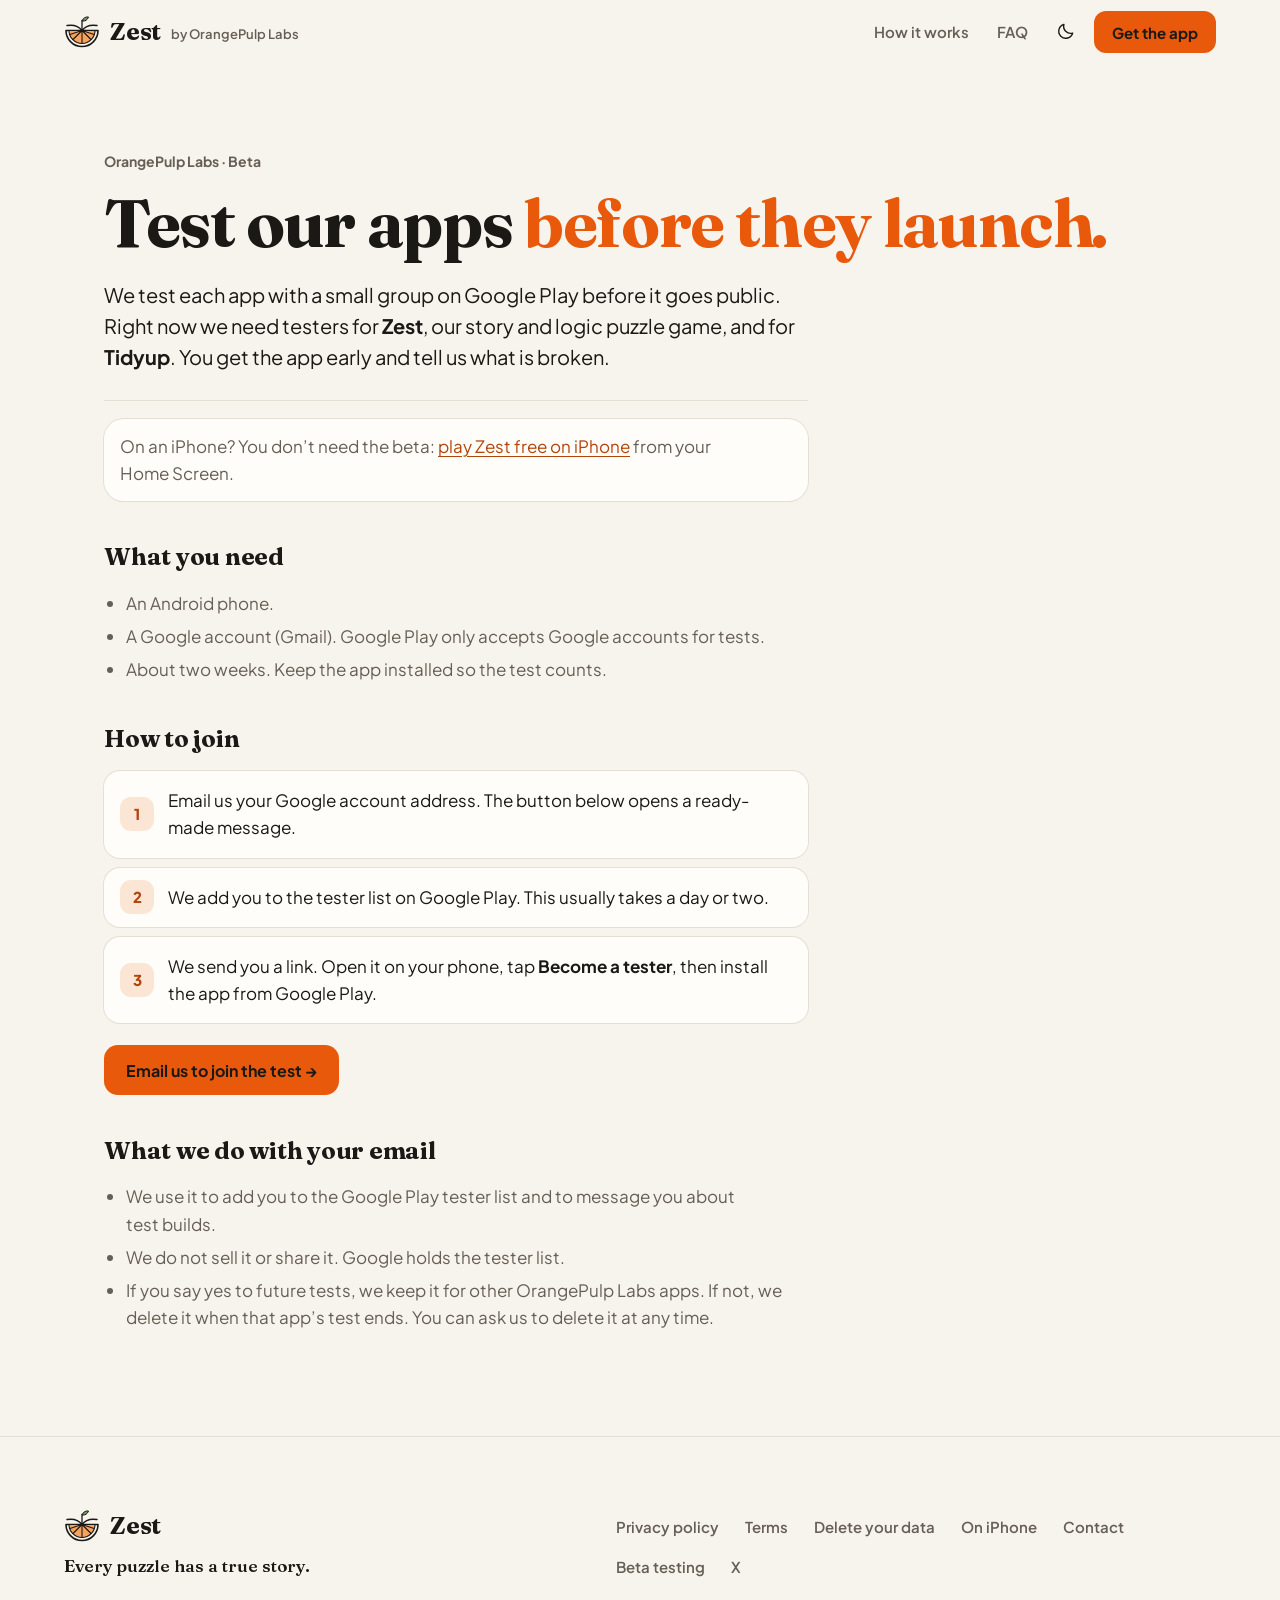
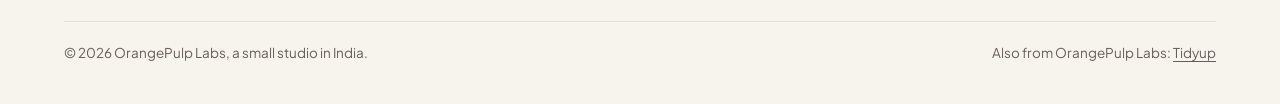
==== beta/index.html @ c5240724 "Official Google Play badge; iPhone badge matched to it; web app: reminders, Play badge in welcome sc" ====
<!doctype html>
<html lang="en"><head><meta charset="utf-8"><meta name="viewport" content="width=device-width, initial-scale=1">
<title>Join the beta | OrangePulp Labs</title><meta name="description" content="Test OrangePulp Labs apps before they launch on Google Play."><meta name="color-scheme" content="light dark">
<meta property="og:title" content="Join the beta | OrangePulp Labs"><meta property="og:description" content="Test OrangePulp Labs apps before they launch on Google Play."><meta property="og:type" content="website"><meta property="og:site_name" content="Zest by OrangePulp Labs"><meta property="og:url" content="https://orangepulplabs.com/beta/">
<meta property="og:image" content="https://orangepulplabs.com/og-zest.jpg"><meta property="og:image:alt" content="Zest. Every puzzle has a true story."><meta property="og:image:width" content="1200"><meta property="og:image:height" content="630"><meta name="twitter:card" content="summary_large_image">
<link rel="canonical" href="https://orangepulplabs.com/beta/"><link rel="icon" href="../favicon.svg" type="image/svg+xml"><link rel="apple-touch-icon" href="../apple-touch-icon.png">
<link rel="preload" href="../fonts/plus-jakarta.woff2" as="font" type="font/woff2" crossorigin><link rel="preload" href="../fonts/fraunces-latin.woff2" as="font" type="font/woff2" crossorigin>
<script>try{var t=localStorage.getItem('theme');if(t)document.documentElement.setAttribute('data-theme',t)}catch(e){}</script><script>(function(){var u=navigator.userAgent||'',q=location.search,c=/[?&]as=ios\b/.test(q)||/iPhone|iPad|iPod/.test(u)||(navigator.platform==='MacIntel'&&navigator.maxTouchPoints>1)?'ios':/[?&]as=android\b/.test(q)||/Android/.test(u)?'android':'desk';document.documentElement.classList.add('zos-'+c)})()</script><link rel="stylesheet" href="../style.css?v=1e7b4881"></head><body>
<a class="skip" href="#main">Skip to content</a>
<header class="site-head"><div class="zw hbar"><a class="brand" href="../" aria-label="Zest, home"><svg class="zm" xmlns="http://www.w3.org/2000/svg" viewBox="18 20 72 66" aria-hidden="true"><path d="M22 50h64a32 32 0 0 1-64 0z" fill="#F7F4EE" stroke="#1B1916" stroke-width="3.2" stroke-linejoin="round"/>
  <path d="M28 50h52a26 26 0 0 1-52 0z" fill="#F7A35C" stroke="#1B1916" stroke-width="2.2" stroke-linejoin="round"/>
  <g stroke="#1B1916" stroke-width="2.2" stroke-linecap="round"><path d="M54 50v26M54 50L36 68M54 50l18 18M54 50L30 58M54 50l24 8"/></g>
  <path d="M54 50c-6-8-18-12-30-10M54 50c6-8 18-12 30-10" fill="none" stroke="#1B1916" stroke-width="3" stroke-linecap="round"/>
  <path d="M54 50V30" stroke="#1B1916" stroke-width="2.6" stroke-linecap="round"/>
  <path d="M54 31c2-6 8-9 13-8-2 6-7 9-13 8z" fill="#6E9B5A" stroke="#1B1916" stroke-width="2" stroke-linejoin="round"/></svg><span>Zest</span><small>by OrangePulp Labs</small></a>
<nav aria-label="Main"><a class="hl" href="../#how">How it works</a><a class="hl" href="../#faq">FAQ</a><button class="theme" id="theme" type="button" aria-label="Switch between light and dark"><span class="l"><svg viewBox="0 0 24 24" width="20" height="20" fill="none" stroke="currentColor" stroke-width="1.7" stroke-linecap="round" stroke-linejoin="round" aria-hidden="true"><path d="M20 14.5A8.5 8.5 0 019.5 4a8.5 8.5 0 1010.5 10.5z"/></svg></span><span class="d"><svg viewBox="0 0 24 24" width="20" height="20" fill="none" stroke="currentColor" stroke-width="1.7" stroke-linecap="round" stroke-linejoin="round" aria-hidden="true"><circle cx="12" cy="12" r="4"/><path d="M12 2v2M12 20v2M2 12h2M20 12h2M4.9 4.9l1.4 1.4M17.7 17.7l1.4 1.4M4.9 19.1l1.4-1.4M17.7 6.3l1.4-1.4"/></svg></span></button><a class="btn primary hget" href="../install/">Get the app</a></nav></div></header>

<main id="main" class="doc">
<p class="label">OrangePulp Labs &middot; Beta</p>
<h1>Test our apps <span style="color:var(--accent)">before they launch<span class="dot">.</span></span></h1>
<p class="lead">We test each app with a small group on Google Play before it goes public. Right now we need testers for <strong>Zest</strong>, our story and logic puzzle game, and for <strong>Tidyup</strong>. You get the app early and tell us what is broken.</p>
<p class="card" style="padding:14px 16px;margin:18px 0 0">On an iPhone? You don&rsquo;t need the beta: <a href="../zest/iphone/">play Zest free on iPhone</a> from your Home Screen.</p>
<h2>What you need</h2>
<ul><li>An Android phone.</li><li>A Google account (Gmail). Google Play only accepts Google accounts for tests.</li><li>About two weeks. Keep the app installed so the test counts.</li></ul>
<h2>How to join</h2>
<ol class="steps">
<li>Email us your Google account address. The button below opens a ready-made message.</li>
<li>We add you to the tester list on Google Play. This usually takes a day or two.</li>
<li>We send you a link. Open it on your phone, tap <strong>Become a tester</strong>, then install the app from Google Play.</li>
</ol>
<p style="margin-top:22px"><a class="btn primary" href="mailto:orangepulplabs@gmail.com?subject=Tester%20sign-up&amp;body=My%20Google%20account%20email%20(the%20one%20I%20use%20on%20Google%20Play)%3A%20%0A%0AApp%3A%20Zest%20%2F%20Tidyup%0A%0AAlso%20invite%20me%20to%20future%20OrangePulp%20Labs%20tests%3A%20yes%20%2F%20no">Email us to join the test &rarr;</a></p>
<h2>What we do with your email</h2>
<ul><li>We use it to add you to the Google Play tester list and to message you about test builds.</li><li>We do not sell it or share it. Google holds the tester list.</li><li>If you say yes to future tests, we keep it for other OrangePulp Labs apps. If not, we delete it when that app&rsquo;s test ends. You can ask us to delete it at any time.</li></ul>
</main>
<footer class="site-foot"><div class="zw">
<div class="fgrid"><div class="fbrand"><a class="brand" href="../"><svg class="zm" xmlns="http://www.w3.org/2000/svg" viewBox="18 20 72 66" aria-hidden="true"><path d="M22 50h64a32 32 0 0 1-64 0z" fill="#F7F4EE" stroke="#1B1916" stroke-width="3.2" stroke-linejoin="round"/>
  <path d="M28 50h52a26 26 0 0 1-52 0z" fill="#F7A35C" stroke="#1B1916" stroke-width="2.2" stroke-linejoin="round"/>
  <g stroke="#1B1916" stroke-width="2.2" stroke-linecap="round"><path d="M54 50v26M54 50L36 68M54 50l18 18M54 50L30 58M54 50l24 8"/></g>
  <path d="M54 50c-6-8-18-12-30-10M54 50c6-8 18-12 30-10" fill="none" stroke="#1B1916" stroke-width="3" stroke-linecap="round"/>
  <path d="M54 50V30" stroke="#1B1916" stroke-width="2.6" stroke-linecap="round"/>
  <path d="M54 31c2-6 8-9 13-8-2 6-7 9-13 8z" fill="#6E9B5A" stroke="#1B1916" stroke-width="2" stroke-linejoin="round"/></svg><span>Zest</span></a><p>Every puzzle has a true story.</p></div>
<nav class="flinks" aria-label="Footer"><a href="../zest/privacy/">Privacy policy</a><a href="../zest/terms/">Terms</a><a href="../zest/delete/">Delete your data</a><a href="../zest/iphone/">On iPhone</a><a href="../contact/">Contact</a><a href="../beta/">Beta testing</a><a href="https://x.com/orangepulplabs" rel="me noopener">X</a></nav></div>
<p class="fsmall"><span>&copy; 2026 OrangePulp Labs, a small studio in India.</span><span>Also from OrangePulp Labs: <a href="../tidyup/">Tidyup</a></span></p>
</div></footer>
<script>(function(){var b=document.getElementById('theme');if(!b)return;function dark(){var t=document.documentElement.getAttribute('data-theme');return t?t==='dark':matchMedia('(prefers-color-scheme: dark)').matches}b.addEventListener('click',function(){var n=dark()?'light':'dark';document.documentElement.setAttribute('data-theme',n);try{localStorage.setItem('theme',n)}catch(e){}})})()</script>
</body></html>
---- style.css ----
@font-face{font-family:"Plus Jakarta";src:url(fonts/plus-jakarta.woff2) format("woff2");font-weight:200 800;font-style:normal;font-display:swap}
@font-face{font-family:"Fraunces";src:url(fonts/fraunces-latin.woff2) format("woff2");font-weight:600 700;font-style:normal;font-display:swap}
:root{--bg:#F7F4EE;--surface:#FFFDF9;--ink:#1B1916;--muted:#675F55;--line:#E6DFD3;--chip:#D6CEC0;--paper:#F7F4EE;--accent:#E8590C;--on-accent:#1B1916;--link:#B4450A;--tint:#FBE6D6;--ph:#EFE9DF;--band:#F1ECE3;--steel:#D8D4CD;--shadow:0 1px 2px rgba(27,25,22,.05);--ring:rgba(27,25,22,.05);--gutter:clamp(16px,5vw,72px);--font:"Plus Jakarta",system-ui,-apple-system,"Segoe UI",Roboto,sans-serif;--display:"Fraunces",Georgia,"Times New Roman",serif;color-scheme:light}
@media (prefers-color-scheme:dark){:root:not([data-theme=light]){--bg:#14120F;--surface:#1E1B18;--ink:#F3EEE6;--muted:#A69F94;--line:#2F2B27;--chip:#3D3833;--paper:#F7F4EE;--accent:#FF7A2E;--link:#FF9A5C;--tint:#2B1D12;--ph:#24211D;--band:#1A1714;--shadow:none;--ring:rgba(255,255,255,.08);color-scheme:dark}}
:root[data-theme=dark]{--bg:#14120F;--surface:#1E1B18;--ink:#F3EEE6;--muted:#A69F94;--line:#2F2B27;--chip:#3D3833;--paper:#F7F4EE;--accent:#FF7A2E;--link:#FF9A5C;--tint:#2B1D12;--ph:#24211D;--band:#1A1714;--shadow:none;--ring:rgba(255,255,255,.08);color-scheme:dark}
*{box-sizing:border-box}
html{-webkit-text-size-adjust:100%;scroll-padding-top:80px}
body{margin:0;background:var(--bg);color:var(--ink);font:400 17px/1.6 var(--font);-webkit-font-smoothing:antialiased;text-rendering:optimizeLegibility}
a{color:var(--link);text-underline-offset:3px;text-decoration-thickness:1px}
a:hover{text-decoration-thickness:2px}
:focus-visible{outline:2px solid var(--accent);outline-offset:3px;border-radius:6px}
img{max-width:100%}
.wrap{max-width:1200px;margin:0 auto;padding:0 var(--gutter)}
.sr{position:absolute;width:1px;height:1px;overflow:hidden;clip:rect(0 0 0 0);white-space:nowrap}
.skip{position:absolute;left:-999px;top:8px;background:var(--surface);color:var(--ink);padding:10px 14px;z-index:200;border-radius:8px}.skip:focus{left:8px}
.d{display:none!important}
@media (prefers-color-scheme:dark){:root:not([data-theme=light]) .l{display:none!important}:root:not([data-theme=light]) .d{display:block!important}}
:root[data-theme=dark] .l{display:none!important}:root[data-theme=dark] .d{display:block!important}
.dot{margin-left:-.07em}

/* header */
.zw{width:100%;max-width:1560px;margin:0 auto;padding:0 var(--gutter)}
.site-head{position:sticky;top:0;z-index:50;background:var(--bg);background:color-mix(in srgb,var(--bg) 86%,transparent);-webkit-backdrop-filter:blur(12px);backdrop-filter:blur(12px)}
.hbar{display:flex;align-items:center;justify-content:space-between;height:64px;gap:10px}
.brand{display:flex;align-items:center;gap:10px;color:var(--ink);text-decoration:none;white-space:nowrap;min-width:0}
.brand svg{width:36px;height:34px;flex:none}
.brand span{font:700 24px/1 var(--display);letter-spacing:-.01em}
.brand small{font:600 13px var(--font);color:var(--muted);padding-top:4px}
.site-head nav{display:flex;align-items:center;gap:4px}
.site-head nav a.hl{color:var(--muted);text-decoration:none;font-weight:600;font-size:15px;padding:10px 12px;border-radius:10px}
.site-head nav a.hl:hover{color:var(--ink);background:var(--ph)}
.hget{min-height:42px!important;padding:0 18px!important;font-size:15px!important;margin-left:4px;border-radius:12px!important}
@media (prefers-color-scheme:dark){:root:not([data-theme=light]) .zm{background:var(--paper);border-radius:50%}}
:root[data-theme=dark] .zm{background:var(--paper);border-radius:50%}
.theme{width:40px;height:40px;display:grid;place-items:center;border:0;background:transparent;color:var(--ink);border-radius:10px;cursor:pointer;margin-left:2px}
.theme:hover{background:var(--ph)}
.theme svg{width:20px;height:20px}
.appbar{background:var(--surface);border-top:1px solid var(--line);border-bottom:1px solid var(--line)}
.appbar .wrap{display:flex;flex-wrap:wrap;gap:8px 18px;align-items:center;padding-top:12px;padding-bottom:12px}
.appbar img{width:34px;height:34px;border-radius:9px}
.appbar b{font-size:19px;letter-spacing:-.02em}
.appbar span{color:var(--muted);font-size:14.5px}
.appbar nav{margin-left:auto;display:flex;gap:4px}
.appbar nav a{color:var(--muted);text-decoration:none;font-weight:600;font-size:14.5px;padding:8px 12px;border-radius:10px}
.appbar nav a:hover{color:var(--ink);background:var(--ph)}
.appbar nav a[aria-current]{color:var(--ink);background:var(--ph)}

/* type */
h1,h2{font-family:var(--display);font-weight:700;letter-spacing:-.02em;margin:0;text-wrap:balance}
h1{font-size:clamp(40px,6vw,80px);line-height:1.02}
h2{font-size:clamp(28px,3.6vw,44px);line-height:1.08}
h3{font:700 17px/1.35 var(--font);margin:0}
p,li{text-wrap:pretty}
.lede{font-size:clamp(18px,2vw,21px);line-height:1.55;color:var(--muted);max-width:34em;margin:22px 0 0}
.label{font:700 14px/1.4 var(--font);color:var(--link);margin:0 0 16px}
section{padding:clamp(44px,7vw,88px) 0}
.sec-head{margin-bottom:28px}
.sec-head p{color:var(--muted);margin:10px 0 0;max-width:36em}

/* parts */
.btn{display:inline-flex;align-items:center;justify-content:center;gap:8px;min-height:50px;padding:0 22px;border-radius:14px;font:700 16px var(--font);text-decoration:none;cursor:pointer;border:0;transition:transform .15s}
.btn.primary{background:var(--accent);color:var(--on-accent)}
.btn.primary:hover{transform:translateY(-1px)}
.btn.ghost{background:var(--surface);color:var(--ink);box-shadow:0 0 0 1.5px var(--chip)}
.btn:focus-visible{outline-color:var(--ink)}
.btn-row{display:flex;flex-wrap:wrap;gap:12px 14px;align-items:center;margin-top:30px}
.note{font:600 14px var(--font);color:var(--muted)}
.chip{display:inline-flex;align-items:center;border-radius:99px;padding:5px 12px;font:600 12.5px var(--font);background:var(--ph);color:var(--muted)}
.card{background:var(--surface);border-radius:20px;box-shadow:0 0 0 1px var(--line),var(--shadow)}
.ico{width:44px;height:44px;border-radius:13px;background:var(--ph);display:grid;place-items:center;color:var(--ink);flex:none}
.ico svg{width:22px;height:22px}
.ico.tint{background:var(--tint);color:var(--link)}
.tiles{display:grid;grid-template-columns:repeat(auto-fit,minmax(230px,1fr));gap:12px}
.tile{padding:20px;display:flex;flex-direction:column;gap:14px}
.tile p{margin:2px 0 0;color:var(--muted);font-size:15px;line-height:1.45}
.tile h3+p{margin-top:4px}

/* home */
.hero{padding:clamp(36px,6vw,88px) 0 clamp(28px,5vw,64px)}
.herogrid{display:grid;grid-template-columns:1.1fr .9fr;gap:clamp(32px,5vw,80px);align-items:center}
.apps{display:grid;grid-template-columns:repeat(auto-fill,minmax(min(100%,340px),1fr));gap:14px}
.appcard{display:flex;gap:18px;align-items:center;padding:20px;text-decoration:none;color:inherit;transition:transform .15s}
.appcard:hover{transform:translateY(-2px)}
.appcard img{width:64px;height:64px;border-radius:16px;flex:none}
.appcard .t{font-size:22px;font-weight:800;letter-spacing:-.025em;line-height:1.2}
.appcard .s{color:var(--muted);font-size:15px;margin:2px 0 8px}
.appcard .go{margin-left:auto;font-size:22px;color:var(--ink)}
.band{background:var(--tint);border-radius:26px;padding:clamp(24px,4vw,44px);display:flex;justify-content:space-between;gap:24px;align-items:center;flex-wrap:wrap}
.band h2{font-size:clamp(24px,3vw,34px)}
.band p{margin:8px 0 0;color:var(--muted);max-width:32em}

/* game */
.game{max-width:420px;width:100%}
.gstage{position:relative}
.game canvas{display:block;width:100%;height:auto;aspect-ratio:400/660;touch-action:manipulation;-webkit-user-select:none;user-select:none;cursor:pointer}
.game canvas:focus-visible{outline:2px solid var(--accent);outline-offset:-2px}
.gicon{position:absolute;bottom:12px;width:36px;height:36px;display:grid;place-items:center;background:var(--surface);color:var(--ink);border:0;border-radius:11px;cursor:pointer;padding:0;box-shadow:0 0 0 1px var(--line)}
.gicon:hover{box-shadow:0 0 0 1.5px var(--ink)}
.gsnd{right:12px}
.herophones{text-decoration:none}

/* the game page: the whole screen is the game */
body.zest{background:var(--ph);min-height:100vh;min-height:100dvh;display:flex;flex-direction:column}
.zbar{display:flex;justify-content:space-between;align-items:center;padding:12px var(--gutter);min-height:68px}
.zbar .btn{min-height:44px;padding:0 16px;font-size:15px}
.zwrap{flex:1;display:grid;place-items:center;padding:0 0 12px}
.zgame{max-width:none;width:min(100vw,calc((100vh - 168px)*.6061))}
@supports (height:100dvh){.zgame{width:min(100vw,calc((100dvh - 168px)*.6061))}}
.zshare{display:flex;margin:12px auto 0;min-height:44px}
.zshare[hidden]{display:none}
.zov{position:fixed;inset:0;z-index:90;background:var(--ph);display:flex;flex-direction:column;overflow:auto}
.zov[hidden]{display:none}
.zov .zwrap{padding-bottom:16px}
.zgame canvas{border-radius:0;background:transparent}

/* page transitions (the browser animates the whole page, and the Play button grows into the game) */
html.lock{overflow:hidden}

/* tidyup page */
.phones{display:flex;gap:16px;justify-content:center;align-items:flex-start}
.phones .shot:nth-child(2){margin-top:46px}
.shot{margin:0;border-radius:26px;overflow:hidden;background:var(--ph);box-shadow:0 0 0 1px var(--line),0 18px 44px rgba(20,17,15,.14);width:min(46%,260px)}
.shot img{display:block;width:100%;height:auto}
.ledger{padding:6px 24px}
.row{display:grid;grid-template-columns:minmax(140px,1.1fr) 1.2fr 1.2fr 76px;gap:6px 24px;align-items:center;padding:18px 0;border-top:1px solid var(--line)}
.row:first-child{border-top:0}
.row .task{font-weight:700}
.row .io{font:700 16px/1.35 var(--font);font-variant-numeric:tabular-nums}
.row .io small{display:block;font:400 13.5px var(--font);color:var(--muted)}
.row .delta{font:700 15px var(--font);text-align:right;color:var(--muted)}
.row .delta.good{color:var(--link)}
.bars{grid-column:2/4;display:grid;gap:6px}
.bar{height:8px;background:var(--ph);border-radius:99px;overflow:hidden}
.bar i{display:block;height:100%;background:var(--chip);border-radius:99px}
.bar.after i{background:var(--accent)}
.legend{display:flex;gap:20px;font:600 13px var(--font);color:var(--muted);margin:0 0 12px}
.legend span::before{content:"";display:inline-block;width:12px;height:8px;border-radius:4px;margin-right:8px;background:var(--chip)}
.legend .a::before{background:var(--accent)}
.cap{font-size:14px;color:var(--muted);margin:14px 4px 0;max-width:44em}
@media (prefers-reduced-motion:no-preference){.bar i{animation:grow .9s cubic-bezier(.2,.7,.2,1) both}.bar.after i{animation-delay:.25s}.btn,.appcard{transition:transform .15s}}
@keyframes grow{from{transform:scaleX(0);transform-origin:left}to{transform:scaleX(1);transform-origin:left}}
.strip{display:grid;grid-auto-flow:column;grid-auto-columns:min(62%,250px);gap:16px;overflow-x:auto;scroll-snap-type:x mandatory;padding:6px 2px 14px;margin:0 calc(var(--gutter) * -1);padding-left:var(--gutter);padding-right:var(--gutter)}
.strip figure{margin:0;scroll-snap-align:start}
.strip .shot{width:100%}
.strip figcaption{font:600 14px var(--font);color:var(--muted);margin-top:12px}
.plans{display:grid;grid-template-columns:1fr 1fr;gap:14px}
.plan{padding:26px}
.plan.pro{box-shadow:0 0 0 2px var(--accent)}
.plan .price{font:800 clamp(40px,5vw,60px)/1 var(--font);letter-spacing:-.04em;margin:14px 0 12px}
.plan .price small{font:600 15px var(--font);color:var(--muted);margin-left:6px;letter-spacing:0}
.plan p{margin:0 0 8px;color:var(--muted)}
.privcard{padding:clamp(22px,3vw,34px);display:flex;gap:20px;align-items:flex-start}

/* document pages */
.doc{max-width:1200px;margin:0 auto;padding:clamp(40px,7vw,88px) var(--gutter) 88px}
.doc>*{max-width:44rem}.doc>h1{max-width:none}
.doc h1{font-size:clamp(38px,5.4vw,68px);margin-bottom:22px}
.doc .meta{font:600 14px var(--font);color:var(--muted);margin:14px 0 28px}
.doc .lead{font-size:20px;line-height:1.55;margin:0 0 8px;padding-bottom:28px;border-bottom:1px solid var(--line)}
.doc h2{font:700 24px/1.3 var(--display);letter-spacing:-.01em;margin:40px 0 8px}
.doc p,.doc li{color:var(--muted)}
.doc .lead{color:var(--ink)}
.doc ul{padding-left:22px}.doc li{margin:6px 0}
.steps{list-style:none;padding:0;counter-reset:s;display:grid;gap:10px}
.steps li{counter-increment:s;position:relative;padding:16px 18px 16px 64px;background:var(--surface);border-radius:16px;box-shadow:0 0 0 1px var(--line);margin:0;color:var(--ink)}
.steps li::before{content:counter(s);position:absolute;left:16px;top:50%;transform:translateY(-50%);width:34px;height:34px;border-radius:11px;background:var(--tint);color:var(--link);font:800 15px/34px var(--font);text-align:center}
.contact{display:grid;gap:12px;margin:26px 0 0}
.contact a.c,.contact div.c{display:flex;gap:16px;align-items:center;padding:18px 20px;text-decoration:none;color:var(--ink)}
.contact .k{font:600 13px var(--font);color:var(--muted)}
.contact .v{font:800 clamp(20px,3vw,28px)/1.2 var(--font);letter-spacing:-.025em;word-break:break-word}

/* footer */
footer.site-foot{border-top:1px solid var(--line);padding:clamp(40px,6vw,72px) 0 40px;font-size:15px;color:var(--muted)}
.fgrid{display:flex;flex-wrap:wrap;justify-content:space-between;gap:24px 48px;align-items:flex-start}
.fbrand p{margin:12px 0 0;font:600 17px var(--display);color:var(--ink)}
.flinks{display:flex;flex-wrap:wrap;gap:4px 26px;max-width:40em}
.flinks a{color:var(--muted);text-decoration:none;font-weight:600;padding:6px 0;white-space:nowrap}
.flinks a:hover{color:var(--ink);text-decoration:underline}
.fsmall{margin:36px 0 0;padding-top:20px;border-top:1px solid var(--line);font-size:13.5px;display:flex;flex-wrap:wrap;gap:6px 24px;justify-content:space-between}
.fsmall a{color:var(--muted)}

/* ---- Zest landing (home page and /zest/) ---- */
.zhero{position:relative;overflow:hidden;min-height:calc(100vh - 64px);min-height:calc(100svh - 64px);display:flex;align-items:center;padding:clamp(24px,5vh,72px) 0 clamp(32px,6vh,80px)}
.zhero>.zw{display:grid;grid-template-columns:minmax(0,1.05fr) minmax(0,.95fr);gap:clamp(24px,4vw,80px);align-items:center}
.kicker{display:flex;align-items:center;gap:12px;font:700 13px/1.3 var(--font);color:var(--link);letter-spacing:.09em;text-transform:uppercase;margin:0 0 22px}
.kicker svg{width:54px;height:50px;flex:none}
.zhero h1{font-size:clamp(46px,7.2vw,128px);line-height:.98;letter-spacing:-.03em}
.zhero h1 em{font-style:normal;color:var(--accent)}
.zlede{font-size:clamp(18px,1.55vw,23px);line-height:1.55;color:var(--muted);max-width:30em;margin:26px 0 0}
.dl{display:flex;flex-wrap:wrap;gap:12px;align-items:center;margin-top:34px}
.gp{display:inline-flex;align-items:center;justify-content:center;gap:10px;min-height:56px;padding:0 24px;border-radius:16px;background:var(--accent);color:var(--on-accent);text-decoration:none;font:700 16.5px var(--font);transition:transform .15s}
.gp:hover{transform:translateY(-1px)}
.gp svg{width:18px;height:18px}
.soon{display:inline-flex;align-items:center;justify-content:center;gap:8px;min-height:56px;padding:0 20px;border-radius:16px;border:1.5px dashed var(--chip);color:var(--muted);font:600 15px var(--font)}
.dlnote{flex-basis:100%;margin:4px 0 0;font:500 14px var(--font);color:var(--muted)}
.dlnote a{color:inherit}
.badge{display:inline-flex;align-items:center;height:56px;border-radius:12px;text-decoration:none;transition:transform .15s}
.badge:hover{transform:translateY(-1px)}.badge img{display:block;height:56px;width:auto}
.gpfake,.ibadge{display:inline-flex;align-items:center;gap:10px;height:56px;padding:0 18px 0 14px;border-radius:12px;background:#000;color:#fff;border:1px solid #A6A6A6;font:600 16px var(--font);cursor:pointer}
.ibadge svg{width:28px;height:28px;fill:none;stroke:#fff;stroke-width:1.6;stroke-linecap:round;stroke-linejoin:round}
.ibadge span{display:flex;flex-direction:column;align-items:flex-start;line-height:1.05;text-align:left}
.ibadge small{font:500 11.5px var(--font);letter-spacing:.02em}.ibadge b{font:600 22px var(--font);letter-spacing:-.01em}
.iguide{max-width:min(560px,calc(100% - 32px));width:100%;border:0;border-radius:24px;padding:28px 24px 24px;background:var(--bg);color:var(--ink);box-shadow:0 20px 60px rgba(0,0,0,.35)}
.iguide::backdrop{background:rgba(0,0,0,.5)}.iguide h2{font:700 28px/1.15 var(--display);margin:4px 0 8px}.igl{color:var(--muted);margin:0}
.igx{position:absolute;top:14px;right:14px;width:40px;height:40px;border-radius:50%;border:0;background:var(--ph);color:var(--ink);display:grid;place-items:center;cursor:pointer}
.iguide .isteps{grid-template-columns:1fr;gap:10px;margin-top:18px}.iguide .isteps li{padding:14px 16px}.iguide .isteps h3{margin:8px 0 4px;font-size:16.5px}.iguide .isteps p{font-size:15px}
.iguide .mock{height:96px;margin-top:10px}.igo{margin-top:18px;width:100%}
.ig-steps{counter-reset:n}.ig-steps li{counter-increment:n}.ig-steps .num::before{content:counter(n)}.ig-desk{display:none;margin-top:18px}.zos-desk .ig-desk{display:block}.zos-desk .iguide .ig-steps li:first-child,.zos-desk .igo{display:none}
.zos-ios .dlnote.os-a,.zos-android .dlnote.os-i,.zos-ios .os-d,.zos-android .os-d{display:none!important}.zos-ios .ibadge{order:-1}
.zos-ios .gp.ios{background:var(--accent);color:var(--on-accent)}
.dl .dlnote{order:3}
.ios-hero{padding:56px 0 24px}.ios-hero h1{font:700 clamp(34px,6vw,56px)/1.08 var(--display);margin:10px 0 14px;letter-spacing:-.01em}
.ios-hero .zlede{max-width:34em}
.isteps{list-style:none;padding:0;margin:28px 0 0;display:grid;gap:16px;grid-template-columns:repeat(auto-fit,minmax(220px,1fr));counter-reset:s}
.isteps li{background:var(--surface);border:1px solid var(--line);border-radius:20px;padding:20px;box-shadow:var(--shadow)}
.isteps .num{display:inline-grid;place-items:center;width:30px;height:30px;border-radius:50%;background:var(--tint);color:var(--link);font:700 15px var(--font)}
.isteps h3{margin:12px 0 6px;font:700 18px/1.3 var(--font)}.isteps p{margin:0;color:var(--muted);font-size:15.5px}
.isteps .mock{margin-top:14px;height:120px;border-radius:14px;background:var(--ph);display:grid;place-items:center}
.isteps .mock svg{width:100%;height:100%}
.ifacts{display:grid;gap:12px;grid-template-columns:repeat(auto-fit,minmax(240px,1fr));margin:28px 0 0;padding:0;list-style:none}
.ifacts li{display:flex;gap:12px;align-items:flex-start}.ifacts b{display:block}.ifacts small{color:var(--muted);font-size:15px}
.ifacts span.i{flex:none;width:40px;height:40px;border-radius:12px;background:var(--tint);color:var(--link);display:grid;place-items:center}
.iurl{display:inline-block;margin-top:8px;padding:10px 14px;border-radius:12px;background:var(--ph);font:700 17px var(--font);letter-spacing:.01em}
.zos-ios .ios-desk,.zos-android .ios-desk{display:none}.zos-desk .ios-phone{display:none}
/* /install/: a wall of puzzle tiles, one card on top (layout idea from oboe.com; our own art and words) */
body.inst{min-height:100vh;overflow-x:hidden}
.ibg{position:fixed;inset:-30vh -30vw;z-index:0;display:grid;grid-template-columns:repeat(9,1fr);gap:28px;transform:rotateX(52deg) rotateZ(-38deg) scale(1.05);transform-origin:50% 50%;pointer-events:none}
.ibg i{display:grid;place-items:center;aspect-ratio:1;border-radius:22px;background:var(--surface);box-shadow:0 0 0 1px var(--line),10px 14px 0 rgba(27,25,22,.08);color:var(--ink)}
.ibg i:nth-child(3n){background:var(--tint)}.ibg i:nth-child(5n){background:var(--ph)}.ibg i:nth-child(7n){background:color-mix(in srgb,#7FA36B 16%,var(--surface))}.ibg i:nth-child(11n){background:color-mix(in srgb,#6B8FB0 16%,var(--surface))}
.ibg svg{width:72%;height:auto;opacity:.92}
.ishade{position:fixed;inset:0;z-index:1;background:radial-gradient(ellipse at center,transparent 30%,var(--bg) 92%);pointer-events:none}
.iwrap{position:relative;z-index:2;min-height:100vh;display:grid;place-items:center;padding:72px 16px 64px}
.icard{display:grid;grid-template-columns:1fr auto;gap:28px;align-items:center;max-width:720px;width:100%;padding:30px 32px;border-radius:28px;background:color-mix(in srgb,var(--surface) 94%,transparent);border:1px solid var(--line);box-shadow:0 24px 70px rgba(27,25,22,.22);backdrop-filter:blur(6px)}
.icard h1{font:700 clamp(40px,6vw,56px)/1 var(--display);margin:6px 0 10px;letter-spacing:-.01em;display:flex;align-items:center;gap:12px}
.icard h1 svg{width:52px;height:auto}.icard .tag{font:600 21px/1.3 var(--display);margin:0 0 8px}.icard .sub{color:var(--muted);font-size:15px;margin:0}
.icard .side{display:flex;flex-direction:column;gap:10px;padding-left:28px;border-left:1px solid var(--line)}
.icard .side .badge,.icard .side .ibadge,.icard .side .gpfake{width:188px;justify-content:flex-start}.icard .side small.fine{color:var(--muted);font-size:12.5px;text-align:center}
.zos-ios .icard .side .ibadge{order:-1}
.ifoot{position:fixed;left:0;right:0;bottom:14px;z-index:2;display:flex;justify-content:center;gap:8px}
.ifoot a{font:600 12.5px var(--font);color:var(--ink);text-decoration:none;background:var(--surface);border:1px solid var(--line);padding:5px 12px;border-radius:999px}
@media (max-width:640px){.icard{grid-template-columns:1fr;padding:24px 20px}.icard .side{padding:18px 0 0;border-left:0;border-top:1px solid var(--line)}.icard .side .badge,.icard .side .ibadge{width:100%}.ibg{grid-template-columns:repeat(6,1fr);gap:16px}}
.zphones{position:relative;height:min(80svh,800px);min-height:420px;display:flex;justify-content:center;align-items:center;isolation:isolate}
.zsun{position:absolute;z-index:-1;width:min(100%,760px);aspect-ratio:1;border-radius:50%;background:var(--tint)}
.zsun::after{content:"";position:absolute;inset:-5%;border-radius:50%;border:1.5px solid var(--chip);transform:translate(3%,2%)}
.zphone{display:block;height:100%;width:auto;aspect-ratio:600/1337;border-radius:8%/3.6%;background:var(--paper);box-shadow:0 0 0 1px var(--line),0 40px 70px -30px rgba(27,25,22,.45)}
.zphones .front{position:relative;height:92%;transform:translateX(-16%) rotate(-3deg)}
.zphones .back{position:absolute;height:80%;transform:translateX(38%) rotate(6deg)}
.zsec{padding:clamp(72px,10vw,150px) 0;position:relative}
.zband{background:var(--band)}
.zhead{max-width:36em;margin:0 0 clamp(36px,5vw,72px)}
.zhead.c{margin-left:auto;margin-right:auto;text-align:center}
.zhead h2{font-size:clamp(36px,4.8vw,80px);line-height:1.02;letter-spacing:-.025em}
.zhead p{font-size:clamp(17px,1.4vw,20px);line-height:1.6;color:var(--muted);margin:18px 0 0}
.zhead .eyebrow,.eyebrow{font:700 13px var(--font);letter-spacing:.09em;text-transform:uppercase;color:var(--link);margin:0 0 14px}
.zsteps{display:grid;grid-template-columns:repeat(3,minmax(0,1fr));gap:clamp(18px,2.6vw,48px);list-style:none;margin:0;padding:0}
.zstep figure{margin:0;border-radius:26px;overflow:hidden;background:var(--paper);aspect-ratio:600/730;box-shadow:0 0 0 1px var(--line),0 24px 50px -30px rgba(27,25,22,.35)}
.zstep img{display:block;width:100%;height:100%;object-fit:cover;object-position:top}
.zstep .t{display:flex;gap:14px;align-items:baseline;margin:24px 0 0}
.zstep .n{font:700 clamp(34px,3vw,48px)/1 var(--display);color:var(--accent);flex:none}
.zstep h3{font:700 clamp(21px,1.7vw,26px)/1.2 var(--display)}
.zstep p{margin:6px 0 0;color:var(--muted);font-size:16px;line-height:1.5;max-width:26em}
.zart{display:grid;grid-template-columns:repeat(4,minmax(0,1fr));gap:clamp(12px,1.6vw,26px)}
.ztile{margin:0;background:var(--surface);border-radius:26px;overflow:hidden;box-shadow:0 0 0 1px var(--line);display:flex;flex-direction:column}
.ztile .art{aspect-ratio:5/4;background:var(--ph);display:grid;place-items:center;color:var(--ink)}
.ztile .art svg{width:78%;height:auto;transition:transform .5s cubic-bezier(.2,.7,.2,1)}
.ztile:hover .art svg{transform:scale(1.04) rotate(-1deg)}
.art .o{fill:var(--accent)}.art .p{fill:var(--surface)}.art .b{fill:#A9C6E3}.art .g{fill:#6E9B5A}.art .w{fill:#9A9086}.art .bs{stroke:#7FA6CC}
.art text{font:700 13px var(--font);fill:currentColor}.art text.k{fill:#1B1916}
.ztile figcaption{padding:18px 20px 22px}
.yr{font:700 12px var(--font);letter-spacing:.09em;text-transform:uppercase;color:var(--link)}
.ztile h3{font:700 clamp(19px,1.5vw,23px)/1.2 var(--display);margin:6px 0 6px}
.ztile p{margin:0;color:var(--muted);font-size:15px;line-height:1.45}
.zsplit{display:grid;grid-template-columns:minmax(0,1fr) minmax(0,1fr);gap:clamp(36px,7vw,140px);align-items:center}
.zsplit .zhead{margin-bottom:0}
.zchat{width:100%;max-width:460px;justify-self:center;display:grid;gap:12px}
.bub{justify-self:start;max-width:84%;padding:14px 18px;border-radius:22px 22px 22px 6px;background:var(--surface);box-shadow:0 0 0 1px var(--line);font-size:16px;line-height:1.45}
.bub.me{justify-self:end;background:var(--accent);color:var(--on-accent);border-radius:22px 22px 6px 22px;box-shadow:none;font-weight:600}
.lcard{justify-self:end;width:84%;border-radius:20px;overflow:hidden;background:var(--surface);box-shadow:0 0 0 1px var(--line),0 24px 50px -30px rgba(27,25,22,.4)}
.lcard .top{background:var(--accent);display:flex;align-items:center;gap:14px;padding:22px}
.lcard .top svg{width:58px;height:54px;flex:none}
.lcard .top b{font:700 21px/1.15 var(--display);color:#1B1916}
.lcard .bot{padding:14px 18px 16px}
.lcard .bot p{margin:0;font-size:14.5px;line-height:1.4;color:var(--muted)}
.lcard .bot small{display:block;margin-top:6px;font:600 12.5px var(--font);color:var(--muted);opacity:.85}
.week{background:var(--surface);border-radius:26px;box-shadow:0 0 0 1px var(--line),0 24px 50px -30px rgba(27,25,22,.35);padding:clamp(20px,3vw,34px);width:100%;max-width:520px;justify-self:center}
.week .wh{display:flex;justify-content:space-between;align-items:baseline;gap:12px;margin-bottom:22px}
.week .wh b{font:700 22px var(--display)}
.week .wh span{font:700 15px var(--font);color:var(--link)}
.days{display:grid;grid-template-columns:repeat(7,minmax(0,1fr));gap:6px;text-align:center;font:700 12.5px var(--font);color:var(--muted);list-style:none;margin:0;padding:0}
.days i{display:grid;place-items:center;width:100%;max-width:46px;aspect-ratio:1;margin:0 auto 8px;border-radius:50%;border:2px solid var(--line);font-style:normal}
.days .on i{background:var(--accent);border-color:var(--accent);color:#1B1916}
.days .rest i{border:2px dashed var(--chip);color:#6E9B5A}
.days .now i{border-color:var(--ink)}
.days svg{width:56%;height:56%}
.legend2{display:flex;flex-wrap:wrap;gap:8px 18px;margin:22px 0 0;font:600 13.5px var(--font);color:var(--muted)}
.calm{list-style:none;padding:0;margin:30px 0 0;display:grid;gap:20px}
.calm li{display:flex;gap:16px;align-items:flex-start;font-size:17px;line-height:1.5;max-width:30em}
.calm li>span{flex:none;width:42px;height:42px;border-radius:13px;background:var(--tint);color:var(--link);display:grid;place-items:center}
.calm b{display:block;font-weight:700}
.calm small{display:block;color:var(--muted);font-size:15.5px}
.zfaq{max-width:48rem;margin:0 auto}
.zfaq details{border-top:1px solid var(--line)}
.zfaq details:last-child{border-bottom:1px solid var(--line)}
.zfaq summary{list-style:none;cursor:pointer;position:relative;padding:22px 48px 22px 0;font:700 clamp(19px,1.7vw,24px)/1.3 var(--display)}
.zfaq summary::-webkit-details-marker{display:none}
.zfaq summary::after{content:"";position:absolute;right:8px;top:50%;width:12px;height:12px;margin-top:-9px;border-right:2px solid var(--ink);border-bottom:2px solid var(--ink);transform:rotate(45deg);transition:transform .2s}
.zfaq details[open] summary::after{transform:rotate(225deg);margin-top:-3px}
.zfaq details p{margin:0 0 24px;color:var(--muted);max-width:40em;font-size:17px}
.zcta{background:var(--accent);color:#1B1916;padding:clamp(80px,12vw,170px) 0;text-align:center;overflow:hidden}
.zcta svg.big{width:clamp(90px,10vw,140px);height:auto}
.zcta h2{font-size:clamp(40px,6vw,104px);line-height:1;margin:18px auto 0;max-width:12em}
.zcta p{font-size:clamp(17px,1.5vw,21px);margin:18px auto 0;max-width:30em;color:#3A2A1E}
.zcta .dl{justify-content:center}
.zcta .gp{background:#1B1916;color:#F7F4EE}
.zcta .soon{border-color:rgba(27,25,22,.5);color:#2A1E15}
.zcta .dlnote{color:#3A2A1E;max-width:none;margin:4px 0 0;font-size:14px}
.zcta .dlnote a{color:#1B1916}
.zcta :focus-visible{outline-color:#1B1916}
.js-rv .rv{opacity:0;transform:translateY(22px);transition:opacity .8s ease,transform .8s cubic-bezier(.2,.7,.2,1)}
.js-rv .rv.in{opacity:1;transform:none}
@media (prefers-reduced-motion:no-preference){
  .zphones .front{animation:zfloat 8s ease-in-out infinite}
  .zphones .back{animation:zfloat2 9s ease-in-out infinite}
}
@keyframes zfloat{50%{transform:translateX(-16%) translateY(-12px) rotate(-2deg)}}
@keyframes zfloat2{50%{transform:translateX(38%) translateY(10px) rotate(7deg)}}
@media (max-width:1100px){.zart{grid-template-columns:repeat(2,minmax(0,1fr))}}
@media (max-width:900px){
  .zhero{align-items:flex-start}
  .zhero>.zw{grid-template-columns:1fr}
  .zphones{height:clamp(360px,92vw,560px);min-height:0;margin-top:8px}
  .zsun{width:min(92%,520px)}
  .zsplit{grid-template-columns:1fr}
  .zsteps{grid-auto-flow:column;grid-template-columns:none;grid-auto-columns:min(78%,340px);overflow-x:auto;scroll-snap-type:x mandatory;margin:0 calc(var(--gutter)*-1);padding:6px var(--gutter) 18px;scroll-padding:0 var(--gutter)}
  .zstep{scroll-snap-align:start}
  .site-head .hl{display:none}
}
@media (max-width:520px){
  .brand small{display:none}
  .dl{gap:10px}.gp,.soon{width:100%}
  .zart{gap:10px}
  .ztile figcaption{padding:14px 14px 16px}
  .ztile p{font-size:14px}
}
@media (max-width:359px){.zart{grid-template-columns:1fr}.zhero h1{font-size:42px}}

@media (max-width:860px){
  .herogrid{grid-template-columns:1fr}.game{justify-self:start}
  .row{grid-template-columns:1fr 1fr;grid-template-areas:"task delta" "a b" "bars bars"}
  .row>:nth-child(1){grid-area:task}.row>:nth-child(2){grid-area:a}.row>:nth-child(3){grid-area:b}.row>:nth-child(4){grid-area:delta}.row>.bars{grid-area:bars}
  .plans{grid-template-columns:1fr}
}
@media (max-width:560px){
  .appbar nav{margin-left:-12px;width:100%}
  .phones .shot:nth-child(2){margin-top:30px}
}
@media print{.site-head nav,.skip,.game,.theme{display:none}}
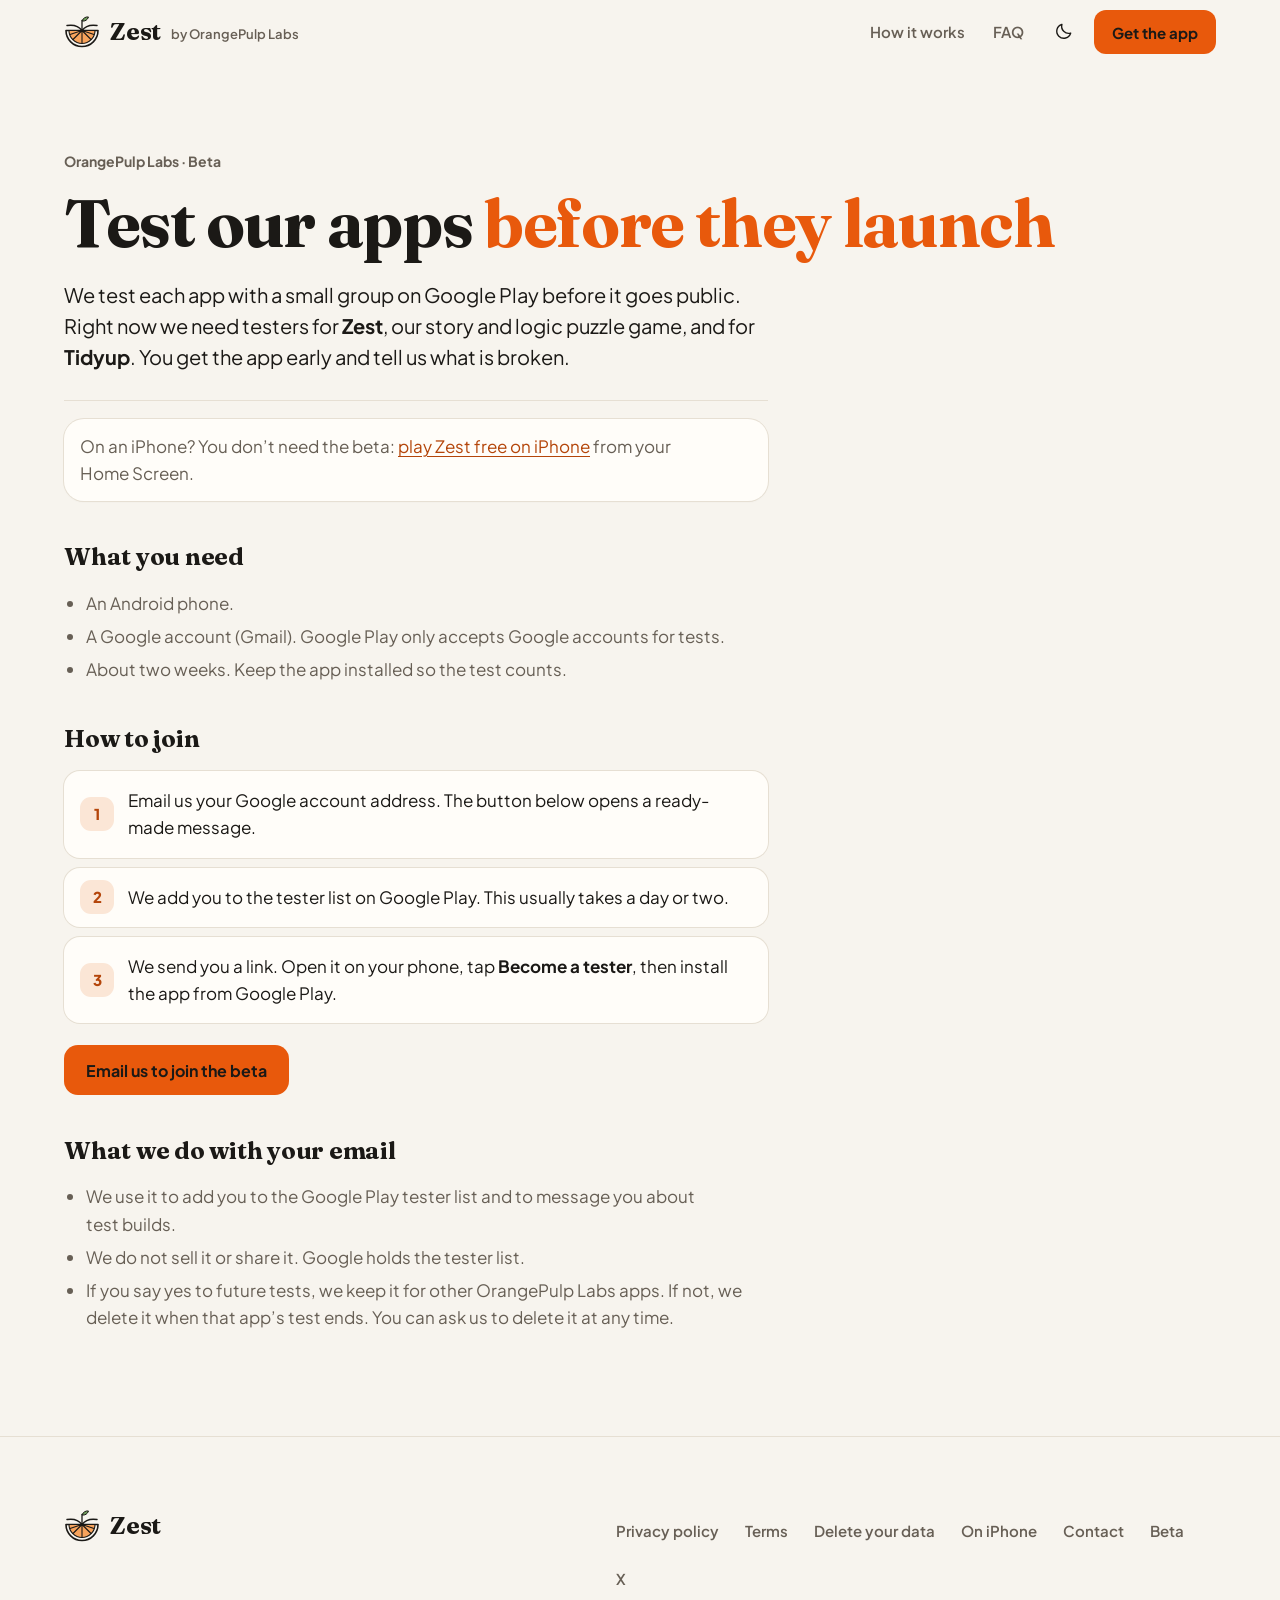
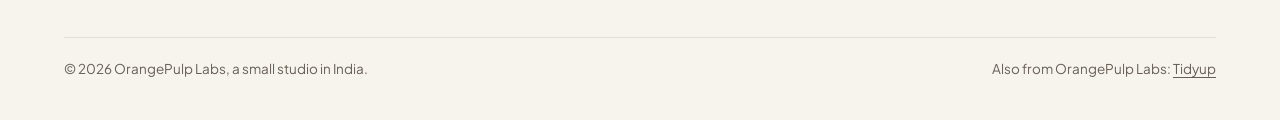
==== commit 957c3cfe: "Fix the website audit findings (content, cleanup, production) - One set of words: pitch, testing not" ====
--- a/beta/index.html
+++ b/beta/index.html
@@ -1,23 +1,22 @@
 <!doctype html>
 <html lang="en"><head><meta charset="utf-8"><meta name="viewport" content="width=device-width, initial-scale=1">
-<title>Join the beta | OrangePulp Labs</title><meta name="description" content="Test OrangePulp Labs apps before they launch on Google Play."><meta name="color-scheme" content="light dark">
+<meta http-equiv="Content-Security-Policy" content="default-src 'self'; script-src 'self' 'sha256-QTKUewccu4vymS6kCMDNSDtay0EPB0g5P4r34XDZfdQ=' 'sha256-Vh+UP30lNJvGBYWdzZxAUK+y81493YvVL1dWbyquZeo=' 'sha256-pTbb8JbGk4zLvIL3lybxG49K9FkMTjkUg5TY1fs7nts='; style-src 'self' 'unsafe-inline'; img-src 'self' data:; font-src 'self'; connect-src 'self'; object-src 'none'; base-uri 'none'; form-action 'none'"><title>Join the beta | OrangePulp Labs</title><meta name="description" content="Test OrangePulp Labs apps before they launch on Google Play."><meta name="color-scheme" content="light dark">
 <meta property="og:title" content="Join the beta | OrangePulp Labs"><meta property="og:description" content="Test OrangePulp Labs apps before they launch on Google Play."><meta property="og:type" content="website"><meta property="og:site_name" content="Zest by OrangePulp Labs"><meta property="og:url" content="https://orangepulplabs.com/beta/">
 <meta property="og:image" content="https://orangepulplabs.com/og-zest.jpg"><meta property="og:image:alt" content="Zest. Every puzzle has a true story."><meta property="og:image:width" content="1200"><meta property="og:image:height" content="630"><meta name="twitter:card" content="summary_large_image">
 <link rel="canonical" href="https://orangepulplabs.com/beta/"><link rel="icon" href="../favicon.svg" type="image/svg+xml"><link rel="apple-touch-icon" href="../apple-touch-icon.png">
 <link rel="preload" href="../fonts/plus-jakarta.woff2" as="font" type="font/woff2" crossorigin><link rel="preload" href="../fonts/fraunces-latin.woff2" as="font" type="font/woff2" crossorigin>
-<script>try{var t=localStorage.getItem('theme');if(t)document.documentElement.setAttribute('data-theme',t)}catch(e){}</script><script>(function(){var u=navigator.userAgent||'',q=location.search,c=/[?&]as=ios\b/.test(q)||/iPhone|iPad|iPod/.test(u)||(navigator.platform==='MacIntel'&&navigator.maxTouchPoints>1)?'ios':/[?&]as=android\b/.test(q)||/Android/.test(u)?'android':'desk';document.documentElement.classList.add('zos-'+c)})()</script><link rel="stylesheet" href="../style.css?v=1e7b4881"></head><body>
+<script>try{var t=localStorage.getItem('theme');if(t)document.documentElement.setAttribute('data-theme',t)}catch(e){}</script><script>(function(){var u=navigator.userAgent||'',q=location.search,c=/[?&]as=ios\b/.test(q)||/iPhone|iPad|iPod/.test(u)||(navigator.platform==='MacIntel'&&navigator.maxTouchPoints>1)?'ios':/[?&]as=android\b/.test(q)||/Android/.test(u)?'android':'desk';document.documentElement.classList.add('zos-'+c)})()</script><link rel="stylesheet" href="../style.css?v=eb2176fc"></head><body>
 <a class="skip" href="#main">Skip to content</a>
 <header class="site-head"><div class="zw hbar"><a class="brand" href="../" aria-label="Zest, home"><svg class="zm" xmlns="http://www.w3.org/2000/svg" viewBox="18 20 72 66" aria-hidden="true"><path d="M22 50h64a32 32 0 0 1-64 0z" fill="#F7F4EE" stroke="#1B1916" stroke-width="3.2" stroke-linejoin="round"/>
   <path d="M28 50h52a26 26 0 0 1-52 0z" fill="#F7A35C" stroke="#1B1916" stroke-width="2.2" stroke-linejoin="round"/>
   <g stroke="#1B1916" stroke-width="2.2" stroke-linecap="round"><path d="M54 50v26M54 50L36 68M54 50l18 18M54 50L30 58M54 50l24 8"/></g>
   <path d="M54 50c-6-8-18-12-30-10M54 50c6-8 18-12 30-10" fill="none" stroke="#1B1916" stroke-width="3" stroke-linecap="round"/>
   <path d="M54 50V30" stroke="#1B1916" stroke-width="2.6" stroke-linecap="round"/>
-  <path d="M54 31c2-6 8-9 13-8-2 6-7 9-13 8z" fill="#6E9B5A" stroke="#1B1916" stroke-width="2" stroke-linejoin="round"/></svg><span>Zest</span><small>by OrangePulp Labs</small></a>
-<nav aria-label="Main"><a class="hl" href="../#how">How it works</a><a class="hl" href="../#faq">FAQ</a><button class="theme" id="theme" type="button" aria-label="Switch between light and dark"><span class="l"><svg viewBox="0 0 24 24" width="20" height="20" fill="none" stroke="currentColor" stroke-width="1.7" stroke-linecap="round" stroke-linejoin="round" aria-hidden="true"><path d="M20 14.5A8.5 8.5 0 019.5 4a8.5 8.5 0 1010.5 10.5z"/></svg></span><span class="d"><svg viewBox="0 0 24 24" width="20" height="20" fill="none" stroke="currentColor" stroke-width="1.7" stroke-linecap="round" stroke-linejoin="round" aria-hidden="true"><circle cx="12" cy="12" r="4"/><path d="M12 2v2M12 20v2M2 12h2M20 12h2M4.9 4.9l1.4 1.4M17.7 17.7l1.4 1.4M4.9 19.1l1.4-1.4M17.7 6.3l1.4-1.4"/></svg></span></button><a class="btn primary hget" href="../install/">Get the app</a></nav></div></header>
+  <path d="M54 31c2-6 8-9 13-8-2 6-7 9-13 8z" fill="#6E9B5A" stroke="#1B1916" stroke-width="2" stroke-linejoin="round"/></svg><span>Zest</span><small>by OrangePulp Labs</small></a><nav aria-label="Main"><a class="hl" href="../#how">How it works</a><a class="hl" href="../#faq">FAQ</a><button class="theme" id="theme" type="button" aria-label="Switch between light and dark"><span class="l"><svg viewBox="0 0 24 24" width="20" height="20" fill="none" stroke="currentColor" stroke-width="1.7" stroke-linecap="round" stroke-linejoin="round" aria-hidden="true"><path d="M20 14.5A8.5 8.5 0 019.5 4a8.5 8.5 0 1010.5 10.5z"/></svg></span><span class="d"><svg viewBox="0 0 24 24" width="20" height="20" fill="none" stroke="currentColor" stroke-width="1.7" stroke-linecap="round" stroke-linejoin="round" aria-hidden="true"><circle cx="12" cy="12" r="4"/><path d="M12 2v2M12 20v2M2 12h2M20 12h2M4.9 4.9l1.4 1.4M17.7 17.7l1.4 1.4M4.9 19.1l1.4-1.4M17.7 6.3l1.4-1.4"/></svg></span></button><a class="btn primary hget" href="../install/">Get the app</a></nav></div></header>
 
 <main id="main" class="doc">
 <p class="label">OrangePulp Labs &middot; Beta</p>
-<h1>Test our apps <span style="color:var(--accent)">before they launch<span class="dot">.</span></span></h1>
+<h1>Test our apps <em>before they launch</em></h1>
 <p class="lead">We test each app with a small group on Google Play before it goes public. Right now we need testers for <strong>Zest</strong>, our story and logic puzzle game, and for <strong>Tidyup</strong>. You get the app early and tell us what is broken.</p>
 <p class="card" style="padding:14px 16px;margin:18px 0 0">On an iPhone? You don&rsquo;t need the beta: <a href="../zest/iphone/">play Zest free on iPhone</a> from your Home Screen.</p>
 <h2>What you need</h2>
@@ -28,7 +27,7 @@
 <li>We add you to the tester list on Google Play. This usually takes a day or two.</li>
 <li>We send you a link. Open it on your phone, tap <strong>Become a tester</strong>, then install the app from Google Play.</li>
 </ol>
-<p style="margin-top:22px"><a class="btn primary" href="mailto:orangepulplabs@gmail.com?subject=Tester%20sign-up&amp;body=My%20Google%20account%20email%20(the%20one%20I%20use%20on%20Google%20Play)%3A%20%0A%0AApp%3A%20Zest%20%2F%20Tidyup%0A%0AAlso%20invite%20me%20to%20future%20OrangePulp%20Labs%20tests%3A%20yes%20%2F%20no">Email us to join the test &rarr;</a></p>
+<p style="margin-top:22px"><a class="btn primary" href="mailto:orangepulplabs@gmail.com?subject=Join%20the%20beta&amp;body=My%20Google%20account%20email%20(the%20one%20I%20use%20on%20Google%20Play)%3A%20%0A%0AApp%3A%20Zest%20%2F%20Tidyup%0A%0AAlso%20invite%20me%20to%20future%20OrangePulp%20Labs%20tests%3A%20yes%20%2F%20no">Email us to join the beta</a></p>
 <h2>What we do with your email</h2>
 <ul><li>We use it to add you to the Google Play tester list and to message you about test builds.</li><li>We do not sell it or share it. Google holds the tester list.</li><li>If you say yes to future tests, we keep it for other OrangePulp Labs apps. If not, we delete it when that app&rsquo;s test ends. You can ask us to delete it at any time.</li></ul>
 </main>
@@ -38,8 +37,8 @@
   <g stroke="#1B1916" stroke-width="2.2" stroke-linecap="round"><path d="M54 50v26M54 50L36 68M54 50l18 18M54 50L30 58M54 50l24 8"/></g>
   <path d="M54 50c-6-8-18-12-30-10M54 50c6-8 18-12 30-10" fill="none" stroke="#1B1916" stroke-width="3" stroke-linecap="round"/>
   <path d="M54 50V30" stroke="#1B1916" stroke-width="2.6" stroke-linecap="round"/>
-  <path d="M54 31c2-6 8-9 13-8-2 6-7 9-13 8z" fill="#6E9B5A" stroke="#1B1916" stroke-width="2" stroke-linejoin="round"/></svg><span>Zest</span></a><p>Every puzzle has a true story.</p></div>
-<nav class="flinks" aria-label="Footer"><a href="../zest/privacy/">Privacy policy</a><a href="../zest/terms/">Terms</a><a href="../zest/delete/">Delete your data</a><a href="../zest/iphone/">On iPhone</a><a href="../contact/">Contact</a><a href="../beta/">Beta testing</a><a href="https://x.com/orangepulplabs" rel="me noopener">X</a></nav></div>
+  <path d="M54 31c2-6 8-9 13-8-2 6-7 9-13 8z" fill="#6E9B5A" stroke="#1B1916" stroke-width="2" stroke-linejoin="round"/></svg><span>Zest</span></a></div>
+<nav class="flinks" aria-label="Footer"><a href="../zest/privacy/">Privacy policy</a><a href="../zest/terms/">Terms</a><a href="../zest/delete/">Delete your data</a><a href="../zest/iphone/">On iPhone</a><a href="../contact/">Contact</a><a href="../beta/">Beta</a><a href="https://x.com/orangepulplabs" rel="me noopener">X</a></nav></div>
 <p class="fsmall"><span>&copy; 2026 OrangePulp Labs, a small studio in India.</span><span>Also from OrangePulp Labs: <a href="../tidyup/">Tidyup</a></span></p>
 </div></footer>
 <script>(function(){var b=document.getElementById('theme');if(!b)return;function dark(){var t=document.documentElement.getAttribute('data-theme');return t?t==='dark':matchMedia('(prefers-color-scheme: dark)').matches}b.addEventListener('click',function(){var n=dark()?'light':'dark';document.documentElement.setAttribute('data-theme',n);try{localStorage.setItem('theme',n)}catch(e){}})})()</script>
--- a/style.css
+++ b/style.css
@@ -1,9 +1,9 @@
 
 @font-face{font-family:"Plus Jakarta";src:url(fonts/plus-jakarta.woff2) format("woff2");font-weight:200 800;font-style:normal;font-display:swap}
 @font-face{font-family:"Fraunces";src:url(fonts/fraunces-latin.woff2) format("woff2");font-weight:600 700;font-style:normal;font-display:swap}
-:root{--bg:#F7F4EE;--surface:#FFFDF9;--ink:#1B1916;--muted:#675F55;--line:#E6DFD3;--chip:#D6CEC0;--paper:#F7F4EE;--accent:#E8590C;--on-accent:#1B1916;--link:#B4450A;--tint:#FBE6D6;--ph:#EFE9DF;--band:#F1ECE3;--steel:#D8D4CD;--shadow:0 1px 2px rgba(27,25,22,.05);--ring:rgba(27,25,22,.05);--gutter:clamp(16px,5vw,72px);--font:"Plus Jakarta",system-ui,-apple-system,"Segoe UI",Roboto,sans-serif;--display:"Fraunces",Georgia,"Times New Roman",serif;color-scheme:light}
-@media (prefers-color-scheme:dark){:root:not([data-theme=light]){--bg:#14120F;--surface:#1E1B18;--ink:#F3EEE6;--muted:#A69F94;--line:#2F2B27;--chip:#3D3833;--paper:#F7F4EE;--accent:#FF7A2E;--link:#FF9A5C;--tint:#2B1D12;--ph:#24211D;--band:#1A1714;--shadow:none;--ring:rgba(255,255,255,.08);color-scheme:dark}}
-:root[data-theme=dark]{--bg:#14120F;--surface:#1E1B18;--ink:#F3EEE6;--muted:#A69F94;--line:#2F2B27;--chip:#3D3833;--paper:#F7F4EE;--accent:#FF7A2E;--link:#FF9A5C;--tint:#2B1D12;--ph:#24211D;--band:#1A1714;--shadow:none;--ring:rgba(255,255,255,.08);color-scheme:dark}
+:root{--bg:#F7F4EE;--surface:#FFFDF9;--ink:#1B1916;--muted:#675F55;--line:#E6DFD3;--chip:#D6CEC0;--paper:#F7F4EE;--accent:#E8590C;--on-accent:#1B1916;--link:#B4450A;--tint:#FBE6D6;--ph:#EFE9DF;--band:#F1ECE3;--steel:#D8D4CD;--rest:#557A45;--shadow:0 1px 2px rgba(27,25,22,.05);--ring:rgba(27,25,22,.05);--gutter:clamp(16px,5vw,72px);--font:"Plus Jakarta",system-ui,-apple-system,"Segoe UI",Roboto,sans-serif;--display:"Fraunces",Georgia,"Times New Roman",serif;color-scheme:light}
+@media (prefers-color-scheme:dark){:root:not([data-theme=light]){--bg:#14120F;--surface:#1E1B18;--ink:#F3EEE6;--muted:#A69F94;--line:#2F2B27;--chip:#3D3833;--paper:#F7F4EE;--accent:#FF7A2E;--link:#FF9A5C;--tint:#2B1D12;--ph:#24211D;--band:#1A1714;--shadow:none;--ring:rgba(255,255,255,.08);--rest:#7FAF6A;color-scheme:dark}}
+:root[data-theme=dark]{--bg:#14120F;--surface:#1E1B18;--ink:#F3EEE6;--muted:#A69F94;--line:#2F2B27;--chip:#3D3833;--paper:#F7F4EE;--accent:#FF7A2E;--link:#FF9A5C;--tint:#2B1D12;--ph:#24211D;--band:#1A1714;--shadow:none;--ring:rgba(255,255,255,.08);--rest:#7FAF6A;color-scheme:dark}
 *{box-sizing:border-box}
 html{-webkit-text-size-adjust:100%;scroll-padding-top:80px}
 body{margin:0;background:var(--bg);color:var(--ink);font:400 17px/1.6 var(--font);-webkit-font-smoothing:antialiased;text-rendering:optimizeLegibility}
@@ -11,13 +11,12 @@
 a:hover{text-decoration-thickness:2px}
 :focus-visible{outline:2px solid var(--accent);outline-offset:3px;border-radius:6px}
 img{max-width:100%}
-.wrap{max-width:1200px;margin:0 auto;padding:0 var(--gutter)}
+.wrap{max-width:1560px;margin:0 auto;padding:0 var(--gutter)}
 .sr{position:absolute;width:1px;height:1px;overflow:hidden;clip:rect(0 0 0 0);white-space:nowrap}
 .skip{position:absolute;left:-999px;top:8px;background:var(--surface);color:var(--ink);padding:10px 14px;z-index:200;border-radius:8px}.skip:focus{left:8px}
 .d{display:none!important}
 @media (prefers-color-scheme:dark){:root:not([data-theme=light]) .l{display:none!important}:root:not([data-theme=light]) .d{display:block!important}}
 :root[data-theme=dark] .l{display:none!important}:root[data-theme=dark] .d{display:block!important}
-.dot{margin-left:-.07em}
 
 /* header */
 .zw{width:100%;max-width:1560px;margin:0 auto;padding:0 var(--gutter)}
@@ -30,10 +29,10 @@
 .site-head nav{display:flex;align-items:center;gap:4px}
 .site-head nav a.hl{color:var(--muted);text-decoration:none;font-weight:600;font-size:15px;padding:10px 12px;border-radius:10px}
 .site-head nav a.hl:hover{color:var(--ink);background:var(--ph)}
-.hget{min-height:42px!important;padding:0 18px!important;font-size:15px!important;margin-left:4px;border-radius:12px!important}
+.hget{min-height:44px!important;padding:0 18px!important;font-size:15px!important;margin-left:4px;border-radius:12px!important}
 @media (prefers-color-scheme:dark){:root:not([data-theme=light]) .zm{background:var(--paper);border-radius:50%}}
 :root[data-theme=dark] .zm{background:var(--paper);border-radius:50%}
-.theme{width:40px;height:40px;display:grid;place-items:center;border:0;background:transparent;color:var(--ink);border-radius:10px;cursor:pointer;margin-left:2px}
+.theme{width:44px;height:44px;display:grid;place-items:center;border:0;background:transparent;color:var(--ink);border-radius:10px;cursor:pointer;margin-left:2px}
 .theme:hover{background:var(--ph)}
 .theme svg{width:20px;height:20px}
 .appbar{background:var(--surface);border-top:1px solid var(--line);border-bottom:1px solid var(--line)}
@@ -42,13 +41,14 @@
 .appbar b{font-size:19px;letter-spacing:-.02em}
 .appbar span{color:var(--muted);font-size:14.5px}
 .appbar nav{margin-left:auto;display:flex;gap:4px}
-.appbar nav a{color:var(--muted);text-decoration:none;font-weight:600;font-size:14.5px;padding:8px 12px;border-radius:10px}
+.appbar nav a{color:var(--muted);text-decoration:none;font-weight:600;font-size:14.5px;min-height:44px;display:inline-flex;align-items:center;padding:0 12px;border-radius:10px}
 .appbar nav a:hover{color:var(--ink);background:var(--ph)}
 .appbar nav a[aria-current]{color:var(--ink);background:var(--ph)}
 
 /* type */
 h1,h2{font-family:var(--display);font-weight:700;letter-spacing:-.02em;margin:0;text-wrap:balance}
 h1{font-size:clamp(40px,6vw,80px);line-height:1.02}
+h1 em{font-style:normal;color:var(--accent)}
 h2{font-size:clamp(28px,3.6vw,44px);line-height:1.08}
 h3{font:700 17px/1.35 var(--font);margin:0}
 p,li{text-wrap:pretty}
@@ -66,7 +66,6 @@
 .btn:focus-visible{outline-color:var(--ink)}
 .btn-row{display:flex;flex-wrap:wrap;gap:12px 14px;align-items:center;margin-top:30px}
 .note{font:600 14px var(--font);color:var(--muted)}
-.chip{display:inline-flex;align-items:center;border-radius:99px;padding:5px 12px;font:600 12.5px var(--font);background:var(--ph);color:var(--muted)}
 .card{background:var(--surface);border-radius:20px;box-shadow:0 0 0 1px var(--line),var(--shadow)}
 .ico{width:44px;height:44px;border-radius:13px;background:var(--ph);display:grid;place-items:center;color:var(--ink);flex:none}
 .ico svg{width:22px;height:22px}
@@ -79,49 +78,18 @@
 /* home */
 .hero{padding:clamp(36px,6vw,88px) 0 clamp(28px,5vw,64px)}
 .herogrid{display:grid;grid-template-columns:1.1fr .9fr;gap:clamp(32px,5vw,80px);align-items:center}
-.apps{display:grid;grid-template-columns:repeat(auto-fill,minmax(min(100%,340px),1fr));gap:14px}
-.appcard{display:flex;gap:18px;align-items:center;padding:20px;text-decoration:none;color:inherit;transition:transform .15s}
-.appcard:hover{transform:translateY(-2px)}
-.appcard img{width:64px;height:64px;border-radius:16px;flex:none}
-.appcard .t{font-size:22px;font-weight:800;letter-spacing:-.025em;line-height:1.2}
-.appcard .s{color:var(--muted);font-size:15px;margin:2px 0 8px}
-.appcard .go{margin-left:auto;font-size:22px;color:var(--ink)}
-.band{background:var(--tint);border-radius:26px;padding:clamp(24px,4vw,44px);display:flex;justify-content:space-between;gap:24px;align-items:center;flex-wrap:wrap}
-.band h2{font-size:clamp(24px,3vw,34px)}
-.band p{margin:8px 0 0;color:var(--muted);max-width:32em}
-
-/* game */
-.game{max-width:420px;width:100%}
-.gstage{position:relative}
-.game canvas{display:block;width:100%;height:auto;aspect-ratio:400/660;touch-action:manipulation;-webkit-user-select:none;user-select:none;cursor:pointer}
-.game canvas:focus-visible{outline:2px solid var(--accent);outline-offset:-2px}
-.gicon{position:absolute;bottom:12px;width:36px;height:36px;display:grid;place-items:center;background:var(--surface);color:var(--ink);border:0;border-radius:11px;cursor:pointer;padding:0;box-shadow:0 0 0 1px var(--line)}
-.gicon:hover{box-shadow:0 0 0 1.5px var(--ink)}
-.gsnd{right:12px}
-.herophones{text-decoration:none}
-
-/* the game page: the whole screen is the game */
+
+/* bare pages (/install/): no site header or footer; a small fixed bar with Home and the theme switch, above the tile wall */
 body.zest{background:var(--ph);min-height:100vh;min-height:100dvh;display:flex;flex-direction:column}
-.zbar{display:flex;justify-content:space-between;align-items:center;padding:12px var(--gutter);min-height:68px}
+.zbar{display:flex;justify-content:space-between;align-items:center;padding:12px var(--gutter);min-height:68px;position:fixed;top:0;left:0;right:0;z-index:3}
 .zbar .btn{min-height:44px;padding:0 16px;font-size:15px}
-.zwrap{flex:1;display:grid;place-items:center;padding:0 0 12px}
-.zgame{max-width:none;width:min(100vw,calc((100vh - 168px)*.6061))}
-@supports (height:100dvh){.zgame{width:min(100vw,calc((100dvh - 168px)*.6061))}}
-.zshare{display:flex;margin:12px auto 0;min-height:44px}
-.zshare[hidden]{display:none}
-.zov{position:fixed;inset:0;z-index:90;background:var(--ph);display:flex;flex-direction:column;overflow:auto}
-.zov[hidden]{display:none}
-.zov .zwrap{padding-bottom:16px}
-.zgame canvas{border-radius:0;background:transparent}
-
-/* page transitions (the browser animates the whole page, and the Play button grows into the game) */
-html.lock{overflow:hidden}
+.zbar .theme{width:44px;height:44px;background:var(--surface);box-shadow:0 0 0 1px var(--line)}
 
 /* tidyup page */
 .phones{display:flex;gap:16px;justify-content:center;align-items:flex-start}
 .phones .shot:nth-child(2){margin-top:46px}
 .shot{margin:0;border-radius:26px;overflow:hidden;background:var(--ph);box-shadow:0 0 0 1px var(--line),0 18px 44px rgba(20,17,15,.14);width:min(46%,260px)}
-.shot img{display:block;width:100%;height:auto}
+.shot img,.shot picture{display:block;width:100%;height:auto}
 .ledger{padding:6px 24px}
 .row{display:grid;grid-template-columns:minmax(140px,1.1fr) 1.2fr 1.2fr 76px;gap:6px 24px;align-items:center;padding:18px 0;border-top:1px solid var(--line)}
 .row:first-child{border-top:0}
@@ -138,22 +106,17 @@
 .legend span::before{content:"";display:inline-block;width:12px;height:8px;border-radius:4px;margin-right:8px;background:var(--chip)}
 .legend .a::before{background:var(--accent)}
 .cap{font-size:14px;color:var(--muted);margin:14px 4px 0;max-width:44em}
-@media (prefers-reduced-motion:no-preference){.bar i{animation:grow .9s cubic-bezier(.2,.7,.2,1) both}.bar.after i{animation-delay:.25s}.btn,.appcard{transition:transform .15s}}
+@media (prefers-reduced-motion:no-preference){.bar i{animation:grow .9s cubic-bezier(.2,.7,.2,1) both}.bar.after i{animation-delay:.25s}}
+@media (prefers-reduced-motion:reduce){.btn,.gp,.badge,.ztile .art svg{transition:none!important}.btn.primary:hover,.gp:hover,.badge:hover,.ztile:hover .art svg{transform:none!important}}
 @keyframes grow{from{transform:scaleX(0);transform-origin:left}to{transform:scaleX(1);transform-origin:left}}
 .strip{display:grid;grid-auto-flow:column;grid-auto-columns:min(62%,250px);gap:16px;overflow-x:auto;scroll-snap-type:x mandatory;padding:6px 2px 14px;margin:0 calc(var(--gutter) * -1);padding-left:var(--gutter);padding-right:var(--gutter)}
 .strip figure{margin:0;scroll-snap-align:start}
 .strip .shot{width:100%}
 .strip figcaption{font:600 14px var(--font);color:var(--muted);margin-top:12px}
-.plans{display:grid;grid-template-columns:1fr 1fr;gap:14px}
-.plan{padding:26px}
-.plan.pro{box-shadow:0 0 0 2px var(--accent)}
-.plan .price{font:800 clamp(40px,5vw,60px)/1 var(--font);letter-spacing:-.04em;margin:14px 0 12px}
-.plan .price small{font:600 15px var(--font);color:var(--muted);margin-left:6px;letter-spacing:0}
-.plan p{margin:0 0 8px;color:var(--muted)}
 .privcard{padding:clamp(22px,3vw,34px);display:flex;gap:20px;align-items:flex-start}
 
 /* document pages */
-.doc{max-width:1200px;margin:0 auto;padding:clamp(40px,7vw,88px) var(--gutter) 88px}
+.doc{max-width:1560px;margin:0 auto;padding:clamp(40px,7vw,88px) var(--gutter) 88px}
 .doc>*{max-width:44rem}.doc>h1{max-width:none}
 .doc h1{font-size:clamp(38px,5.4vw,68px);margin-bottom:22px}
 .doc .meta{font:600 14px var(--font);color:var(--muted);margin:14px 0 28px}
@@ -168,14 +131,14 @@
 .contact{display:grid;gap:12px;margin:26px 0 0}
 .contact a.c,.contact div.c{display:flex;gap:16px;align-items:center;padding:18px 20px;text-decoration:none;color:var(--ink)}
 .contact .k{font:600 13px var(--font);color:var(--muted)}
-.contact .v{font:800 clamp(20px,3vw,28px)/1.2 var(--font);letter-spacing:-.025em;word-break:break-word}
+.contact .v{font:800 clamp(16px,4.3vw,28px)/1.2 var(--font);letter-spacing:-.02em;overflow-wrap:anywhere}
 
 /* footer */
 footer.site-foot{border-top:1px solid var(--line);padding:clamp(40px,6vw,72px) 0 40px;font-size:15px;color:var(--muted)}
 .fgrid{display:flex;flex-wrap:wrap;justify-content:space-between;gap:24px 48px;align-items:flex-start}
 .fbrand p{margin:12px 0 0;font:600 17px var(--display);color:var(--ink)}
 .flinks{display:flex;flex-wrap:wrap;gap:4px 26px;max-width:40em}
-.flinks a{color:var(--muted);text-decoration:none;font-weight:600;padding:6px 0;white-space:nowrap}
+.flinks a{color:var(--muted);text-decoration:none;font-weight:600;padding:10px 0;white-space:nowrap}
 .flinks a:hover{color:var(--ink);text-decoration:underline}
 .fsmall{margin:36px 0 0;padding-top:20px;border-top:1px solid var(--line);font-size:13.5px;display:flex;flex-wrap:wrap;gap:6px 24px;justify-content:space-between}
 .fsmall a{color:var(--muted)}
@@ -192,30 +155,29 @@
 .gp{display:inline-flex;align-items:center;justify-content:center;gap:10px;min-height:56px;padding:0 24px;border-radius:16px;background:var(--accent);color:var(--on-accent);text-decoration:none;font:700 16.5px var(--font);transition:transform .15s}
 .gp:hover{transform:translateY(-1px)}
 .gp svg{width:18px;height:18px}
-.soon{display:inline-flex;align-items:center;justify-content:center;gap:8px;min-height:56px;padding:0 20px;border-radius:16px;border:1.5px dashed var(--chip);color:var(--muted);font:600 15px var(--font)}
 .dlnote{flex-basis:100%;margin:4px 0 0;font:500 14px var(--font);color:var(--muted)}
-.dlnote a{color:inherit}
+.dlnote a,.icard .side small.fine a{color:inherit;display:inline-flex;align-items:center;min-height:44px}
 .badge{display:inline-flex;align-items:center;height:56px;border-radius:12px;text-decoration:none;transition:transform .15s}
 .badge:hover{transform:translateY(-1px)}.badge img{display:block;height:56px;width:auto}
-.gpfake,.ibadge{display:inline-flex;align-items:center;gap:10px;height:56px;padding:0 18px 0 14px;border-radius:12px;background:#000;color:#fff;border:1px solid #A6A6A6;font:600 16px var(--font);cursor:pointer}
+.ibadge{text-decoration:none;display:inline-flex;align-items:center;gap:10px;height:56px;padding:0 18px 0 14px;border-radius:12px;background:#000;color:#fff;border:1px solid #A6A6A6;font:600 16px var(--font);cursor:pointer}
 .ibadge svg{width:28px;height:28px;fill:none;stroke:#fff;stroke-width:1.6;stroke-linecap:round;stroke-linejoin:round}
 .ibadge span{display:flex;flex-direction:column;align-items:flex-start;line-height:1.05;text-align:left}
 .ibadge small{font:500 11.5px var(--font);letter-spacing:.02em}.ibadge b{font:600 22px var(--font);letter-spacing:-.01em}
 .iguide{max-width:min(560px,calc(100% - 32px));width:100%;border:0;border-radius:24px;padding:28px 24px 24px;background:var(--bg);color:var(--ink);box-shadow:0 20px 60px rgba(0,0,0,.35)}
+html:has(dialog[open]){overflow:hidden}
 .iguide::backdrop{background:rgba(0,0,0,.5)}.iguide h2{font:700 28px/1.15 var(--display);margin:4px 0 8px}.igl{color:var(--muted);margin:0}
-.igx{position:absolute;top:14px;right:14px;width:40px;height:40px;border-radius:50%;border:0;background:var(--ph);color:var(--ink);display:grid;place-items:center;cursor:pointer}
+.igx{position:absolute;top:12px;right:12px;width:44px;height:44px;border-radius:50%;border:0;background:var(--ph);color:var(--ink);display:grid;place-items:center;cursor:pointer}
 .iguide .isteps{grid-template-columns:1fr;gap:10px;margin-top:18px}.iguide .isteps li{padding:14px 16px}.iguide .isteps h3{margin:8px 0 4px;font-size:16.5px}.iguide .isteps p{font-size:15px}
-.iguide .mock{height:96px;margin-top:10px}.igo{margin-top:18px;width:100%}
-.ig-steps{counter-reset:n}.ig-steps li{counter-increment:n}.ig-steps .num::before{content:counter(n)}.ig-desk{display:none;margin-top:18px}.zos-desk .ig-desk{display:block}.zos-desk .iguide .ig-steps li:first-child,.zos-desk .igo{display:none}
-.zos-ios .dlnote.os-a,.zos-android .dlnote.os-i,.zos-ios .os-d,.zos-android .os-d{display:none!important}.zos-ios .ibadge{order:-1}
-.zos-ios .gp.ios{background:var(--accent);color:var(--on-accent)}
+.iguide .mock{height:96px;margin-top:10px}.igo{margin-top:18px;width:100%}.ig-then{margin-top:14px!important}
+.ig-steps{counter-reset:n}.ig-steps li{counter-increment:n}.ig-steps .num::before{content:counter(n)}.ig-desk{display:none;margin-top:18px}.zos-desk .ig-desk{display:block}.zos-desk .igo,.zos-desk .ig-then{display:none}
+.zos-ios .os-a.dlnote,.zos-ios .os-a.fine{display:none!important}.zos-ios .ibadge{order:-1}
 .dl .dlnote{order:3}
 .ios-hero{padding:56px 0 24px}.ios-hero h1{font:700 clamp(34px,6vw,56px)/1.08 var(--display);margin:10px 0 14px;letter-spacing:-.01em}
 .ios-hero .zlede{max-width:34em}
 .isteps{list-style:none;padding:0;margin:28px 0 0;display:grid;gap:16px;grid-template-columns:repeat(auto-fit,minmax(220px,1fr));counter-reset:s}
 .isteps li{background:var(--surface);border:1px solid var(--line);border-radius:20px;padding:20px;box-shadow:var(--shadow)}
 .isteps .num{display:inline-grid;place-items:center;width:30px;height:30px;border-radius:50%;background:var(--tint);color:var(--link);font:700 15px var(--font)}
-.isteps h3{margin:12px 0 6px;font:700 18px/1.3 var(--font)}.isteps p{margin:0;color:var(--muted);font-size:15.5px}
+.isteps h3{margin:12px 0 6px;font:700 17px/1.4 var(--font)}.isteps p{margin:0;color:var(--muted);font-size:15.5px}
 .isteps .mock{margin-top:14px;height:120px;border-radius:14px;background:var(--ph);display:grid;place-items:center}
 .isteps .mock svg{width:100%;height:100%}
 .ifacts{display:grid;gap:12px;grid-template-columns:repeat(auto-fit,minmax(240px,1fr));margin:28px 0 0;padding:0;list-style:none}
@@ -232,13 +194,14 @@
 .ishade{position:fixed;inset:0;z-index:1;background:radial-gradient(ellipse at center,transparent 30%,var(--bg) 92%);pointer-events:none}
 .iwrap{position:relative;z-index:2;min-height:100vh;display:grid;place-items:center;padding:72px 16px 64px}
 .icard{display:grid;grid-template-columns:1fr auto;gap:28px;align-items:center;max-width:720px;width:100%;padding:30px 32px;border-radius:28px;background:color-mix(in srgb,var(--surface) 94%,transparent);border:1px solid var(--line);box-shadow:0 24px 70px rgba(27,25,22,.22);backdrop-filter:blur(6px)}
-.icard h1{font:700 clamp(40px,6vw,56px)/1 var(--display);margin:6px 0 10px;letter-spacing:-.01em;display:flex;align-items:center;gap:12px}
-.icard h1 svg{width:52px;height:auto}.icard .tag{font:600 21px/1.3 var(--display);margin:0 0 8px}.icard .sub{color:var(--muted);font-size:15px;margin:0}
+.icard .ih{font:700 clamp(40px,6vw,56px)/1 var(--display);margin:6px 0 10px;letter-spacing:-.01em;display:flex;align-items:center;gap:12px}
+.icard .ih svg{width:52px;height:auto}
+.iget{position:relative;overflow:hidden;isolation:isolate}.ibg.sec,.ishade.sec{position:absolute}.ibg.sec{inset:-40% -30%}.iwrap.sec{min-height:640px;padding:80px 16px}.icard .tag{font:600 21px/1.3 var(--display);margin:0 0 8px}.icard .sub{color:var(--muted);font-size:16px;margin:0}
 .icard .side{display:flex;flex-direction:column;gap:10px;padding-left:28px;border-left:1px solid var(--line)}
-.icard .side .badge,.icard .side .ibadge,.icard .side .gpfake{width:188px;justify-content:flex-start}.icard .side small.fine{color:var(--muted);font-size:12.5px;text-align:center}
+.icard .side .badge,.icard .side .ibadge{width:188px;justify-content:flex-start;color:#fff;text-decoration:none}.icard .side small.fine{color:var(--muted);font-size:12.5px;text-align:center}
 .zos-ios .icard .side .ibadge{order:-1}
 .ifoot{position:fixed;left:0;right:0;bottom:14px;z-index:2;display:flex;justify-content:center;gap:8px}
-.ifoot a{font:600 12.5px var(--font);color:var(--ink);text-decoration:none;background:var(--surface);border:1px solid var(--line);padding:5px 12px;border-radius:999px}
+.ifoot a{font:600 13px var(--font);color:var(--ink);text-decoration:none;background:var(--surface);border:1px solid var(--line);min-height:44px;display:inline-flex;align-items:center;padding:0 16px;border-radius:999px}
 @media (max-width:640px){.icard{grid-template-columns:1fr;padding:24px 20px}.icard .side{padding:18px 0 0;border-left:0;border-top:1px solid var(--line)}.icard .side .badge,.icard .side .ibadge{width:100%}.ibg{grid-template-columns:repeat(6,1fr);gap:16px}}
 .zphones{position:relative;height:min(80svh,800px);min-height:420px;display:flex;justify-content:center;align-items:center;isolation:isolate}
 .zsun{position:absolute;z-index:-1;width:min(100%,760px);aspect-ratio:1;border-radius:50%;background:var(--tint)}
@@ -290,7 +253,7 @@
 .days{display:grid;grid-template-columns:repeat(7,minmax(0,1fr));gap:6px;text-align:center;font:700 12.5px var(--font);color:var(--muted);list-style:none;margin:0;padding:0}
 .days i{display:grid;place-items:center;width:100%;max-width:46px;aspect-ratio:1;margin:0 auto 8px;border-radius:50%;border:2px solid var(--line);font-style:normal}
 .days .on i{background:var(--accent);border-color:var(--accent);color:#1B1916}
-.days .rest i{border:2px dashed var(--chip);color:#6E9B5A}
+.days .rest i{border:2px dashed var(--chip);color:var(--rest)}
 .days .now i{border-color:var(--ink)}
 .days svg{width:56%;height:56%}
 .legend2{display:flex;flex-wrap:wrap;gap:8px 18px;margin:22px 0 0;font:600 13.5px var(--font);color:var(--muted)}
@@ -307,16 +270,6 @@
 .zfaq summary::after{content:"";position:absolute;right:8px;top:50%;width:12px;height:12px;margin-top:-9px;border-right:2px solid var(--ink);border-bottom:2px solid var(--ink);transform:rotate(45deg);transition:transform .2s}
 .zfaq details[open] summary::after{transform:rotate(225deg);margin-top:-3px}
 .zfaq details p{margin:0 0 24px;color:var(--muted);max-width:40em;font-size:17px}
-.zcta{background:var(--accent);color:#1B1916;padding:clamp(80px,12vw,170px) 0;text-align:center;overflow:hidden}
-.zcta svg.big{width:clamp(90px,10vw,140px);height:auto}
-.zcta h2{font-size:clamp(40px,6vw,104px);line-height:1;margin:18px auto 0;max-width:12em}
-.zcta p{font-size:clamp(17px,1.5vw,21px);margin:18px auto 0;max-width:30em;color:#3A2A1E}
-.zcta .dl{justify-content:center}
-.zcta .gp{background:#1B1916;color:#F7F4EE}
-.zcta .soon{border-color:rgba(27,25,22,.5);color:#2A1E15}
-.zcta .dlnote{color:#3A2A1E;max-width:none;margin:4px 0 0;font-size:14px}
-.zcta .dlnote a{color:#1B1916}
-.zcta :focus-visible{outline-color:#1B1916}
 .js-rv .rv{opacity:0;transform:translateY(22px);transition:opacity .8s ease,transform .8s cubic-bezier(.2,.7,.2,1)}
 .js-rv .rv.in{opacity:1;transform:none}
 @media (prefers-reduced-motion:no-preference){
@@ -338,7 +291,7 @@
 }
 @media (max-width:520px){
   .brand small{display:none}
-  .dl{gap:10px}.gp,.soon{width:100%}
+  .dl{gap:10px}.gp{width:100%}
   .zart{gap:10px}
   .ztile figcaption{padding:14px 14px 16px}
   .ztile p{font-size:14px}
@@ -346,13 +299,12 @@
 @media (max-width:359px){.zart{grid-template-columns:1fr}.zhero h1{font-size:42px}}
 
 @media (max-width:860px){
-  .herogrid{grid-template-columns:1fr}.game{justify-self:start}
+  .herogrid{grid-template-columns:1fr}
   .row{grid-template-columns:1fr 1fr;grid-template-areas:"task delta" "a b" "bars bars"}
   .row>:nth-child(1){grid-area:task}.row>:nth-child(2){grid-area:a}.row>:nth-child(3){grid-area:b}.row>:nth-child(4){grid-area:delta}.row>.bars{grid-area:bars}
-  .plans{grid-template-columns:1fr}
 }
 @media (max-width:560px){
   .appbar nav{margin-left:-12px;width:100%}
   .phones .shot:nth-child(2){margin-top:30px}
 }
-@media print{.site-head nav,.skip,.game,.theme{display:none}}
+@media print{.site-head nav,.skip,.theme{display:none}}
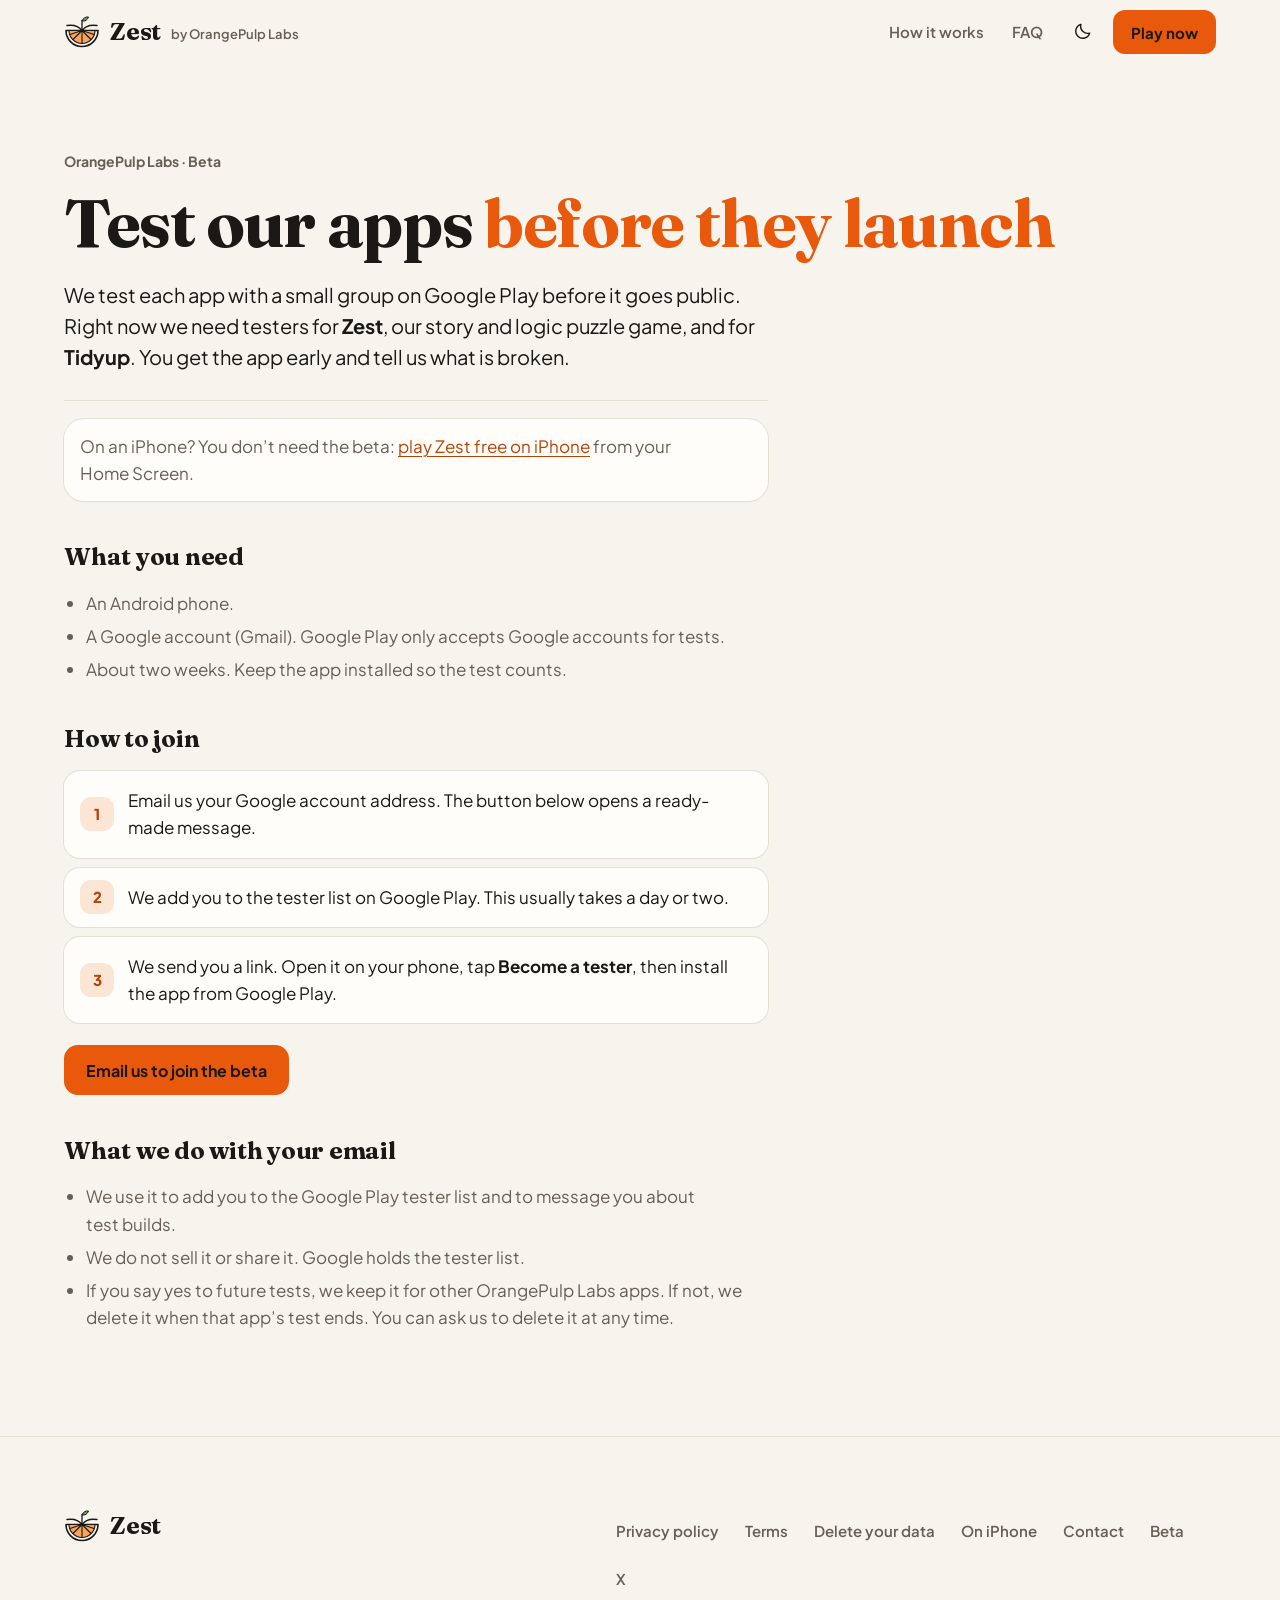
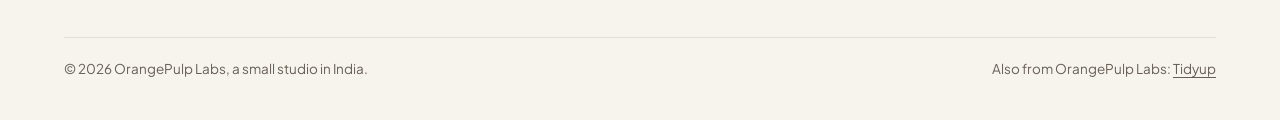
==== commit 00920f37: "Home: Play now straight into the game, store badges second; web app: no 'Get the app' screen, instal" ====
--- a/beta/index.html
+++ b/beta/index.html
@@ -5,14 +5,14 @@
 <meta property="og:image" content="https://orangepulplabs.com/og-zest.jpg"><meta property="og:image:alt" content="Zest. Every puzzle has a true story."><meta property="og:image:width" content="1200"><meta property="og:image:height" content="630"><meta name="twitter:card" content="summary_large_image">
 <link rel="canonical" href="https://orangepulplabs.com/beta/"><link rel="icon" href="../favicon.svg" type="image/svg+xml"><link rel="apple-touch-icon" href="../apple-touch-icon.png">
 <link rel="preload" href="../fonts/plus-jakarta.woff2" as="font" type="font/woff2" crossorigin><link rel="preload" href="../fonts/fraunces-latin.woff2" as="font" type="font/woff2" crossorigin>
-<script>try{var t=localStorage.getItem('theme');if(t)document.documentElement.setAttribute('data-theme',t)}catch(e){}</script><script>(function(){var u=navigator.userAgent||'',q=location.search,c=/[?&]as=ios\b/.test(q)||/iPhone|iPad|iPod/.test(u)||(navigator.platform==='MacIntel'&&navigator.maxTouchPoints>1)?'ios':/[?&]as=android\b/.test(q)||/Android/.test(u)?'android':'desk';document.documentElement.classList.add('zos-'+c)})()</script><link rel="stylesheet" href="../style.css?v=eb2176fc"></head><body>
+<script>try{var t=localStorage.getItem('theme');if(t)document.documentElement.setAttribute('data-theme',t)}catch(e){}</script><script>(function(){var u=navigator.userAgent||'',q=location.search,c=/[?&]as=ios\b/.test(q)||/iPhone|iPad|iPod/.test(u)||(navigator.platform==='MacIntel'&&navigator.maxTouchPoints>1)?'ios':/[?&]as=android\b/.test(q)||/Android/.test(u)?'android':'desk';document.documentElement.classList.add('zos-'+c)})()</script><link rel="stylesheet" href="../style.css?v=5ed0c880"></head><body>
 <a class="skip" href="#main">Skip to content</a>
 <header class="site-head"><div class="zw hbar"><a class="brand" href="../" aria-label="Zest, home"><svg class="zm" xmlns="http://www.w3.org/2000/svg" viewBox="18 20 72 66" aria-hidden="true"><path d="M22 50h64a32 32 0 0 1-64 0z" fill="#F7F4EE" stroke="#1B1916" stroke-width="3.2" stroke-linejoin="round"/>
   <path d="M28 50h52a26 26 0 0 1-52 0z" fill="#F7A35C" stroke="#1B1916" stroke-width="2.2" stroke-linejoin="round"/>
   <g stroke="#1B1916" stroke-width="2.2" stroke-linecap="round"><path d="M54 50v26M54 50L36 68M54 50l18 18M54 50L30 58M54 50l24 8"/></g>
   <path d="M54 50c-6-8-18-12-30-10M54 50c6-8 18-12 30-10" fill="none" stroke="#1B1916" stroke-width="3" stroke-linecap="round"/>
   <path d="M54 50V30" stroke="#1B1916" stroke-width="2.6" stroke-linecap="round"/>
-  <path d="M54 31c2-6 8-9 13-8-2 6-7 9-13 8z" fill="#6E9B5A" stroke="#1B1916" stroke-width="2" stroke-linejoin="round"/></svg><span>Zest</span><small>by OrangePulp Labs</small></a><nav aria-label="Main"><a class="hl" href="../#how">How it works</a><a class="hl" href="../#faq">FAQ</a><button class="theme" id="theme" type="button" aria-label="Switch between light and dark"><span class="l"><svg viewBox="0 0 24 24" width="20" height="20" fill="none" stroke="currentColor" stroke-width="1.7" stroke-linecap="round" stroke-linejoin="round" aria-hidden="true"><path d="M20 14.5A8.5 8.5 0 019.5 4a8.5 8.5 0 1010.5 10.5z"/></svg></span><span class="d"><svg viewBox="0 0 24 24" width="20" height="20" fill="none" stroke="currentColor" stroke-width="1.7" stroke-linecap="round" stroke-linejoin="round" aria-hidden="true"><circle cx="12" cy="12" r="4"/><path d="M12 2v2M12 20v2M2 12h2M20 12h2M4.9 4.9l1.4 1.4M17.7 17.7l1.4 1.4M4.9 19.1l1.4-1.4M17.7 6.3l1.4-1.4"/></svg></span></button><a class="btn primary hget" href="../install/">Get the app</a></nav></div></header>
+  <path d="M54 31c2-6 8-9 13-8-2 6-7 9-13 8z" fill="#6E9B5A" stroke="#1B1916" stroke-width="2" stroke-linejoin="round"/></svg><span>Zest</span><small>by OrangePulp Labs</small></a><nav aria-label="Main"><a class="hl" href="../#how">How it works</a><a class="hl" href="../#faq">FAQ</a><button class="theme" id="theme" type="button" aria-label="Switch between light and dark"><span class="l"><svg viewBox="0 0 24 24" width="20" height="20" fill="none" stroke="currentColor" stroke-width="1.7" stroke-linecap="round" stroke-linejoin="round" aria-hidden="true"><path d="M20 14.5A8.5 8.5 0 019.5 4a8.5 8.5 0 1010.5 10.5z"/></svg></span><span class="d"><svg viewBox="0 0 24 24" width="20" height="20" fill="none" stroke="currentColor" stroke-width="1.7" stroke-linecap="round" stroke-linejoin="round" aria-hidden="true"><circle cx="12" cy="12" r="4"/><path d="M12 2v2M12 20v2M2 12h2M20 12h2M4.9 4.9l1.4 1.4M17.7 17.7l1.4 1.4M4.9 19.1l1.4-1.4M17.7 6.3l1.4-1.4"/></svg></span></button><a class="btn primary hget" href="../zest/app/?play">Play now</a></nav></div></header>
 
 <main id="main" class="doc">
 <p class="label">OrangePulp Labs &middot; Beta</p>
--- a/style.css
+++ b/style.css
@@ -159,10 +159,10 @@
 .dlnote a,.icard .side small.fine a{color:inherit;display:inline-flex;align-items:center;min-height:44px}
 .badge{display:inline-flex;align-items:center;height:56px;border-radius:12px;text-decoration:none;transition:transform .15s}
 .badge:hover{transform:translateY(-1px)}.badge img{display:block;height:56px;width:auto}
-.ibadge{text-decoration:none;display:inline-flex;align-items:center;gap:10px;height:56px;padding:0 18px 0 14px;border-radius:12px;background:#000;color:#fff;border:1px solid #A6A6A6;font:600 16px var(--font);cursor:pointer}
-.ibadge svg{width:28px;height:28px;fill:none;stroke:#fff;stroke-width:1.6;stroke-linecap:round;stroke-linejoin:round}
-.ibadge span{display:flex;flex-direction:column;align-items:flex-start;line-height:1.05;text-align:left}
-.ibadge small{font:500 11.5px var(--font);letter-spacing:.02em}.ibadge b{font:600 22px var(--font);letter-spacing:-.01em}
+.ibadge{box-sizing:border-box;text-decoration:none;display:inline-flex;align-items:center;gap:13px;width:188px;height:56px;padding:0 12px 0 17px;border-radius:9px;background:#000;color:#fff;border:1px solid #A6A6A6;font:600 16px var(--font);cursor:pointer}
+.ibadge svg{width:21px;height:34px;flex:none}
+.ibadge span{display:flex;flex-direction:column;align-items:flex-start;gap:3px;line-height:1;text-align:left}
+.ibadge small{font:600 10.5px var(--font);letter-spacing:.07em;text-transform:uppercase}.ibadge b{font:600 24px var(--font);letter-spacing:-.015em}
 .iguide{max-width:min(560px,calc(100% - 32px));width:100%;border:0;border-radius:24px;padding:28px 24px 24px;background:var(--bg);color:var(--ink);box-shadow:0 20px 60px rgba(0,0,0,.35)}
 html:has(dialog[open]){overflow:hidden}
 .iguide::backdrop{background:rgba(0,0,0,.5)}.iguide h2{font:700 28px/1.15 var(--display);margin:4px 0 8px}.igl{color:var(--muted);margin:0}
@@ -172,6 +172,11 @@
 .ig-steps{counter-reset:n}.ig-steps li{counter-increment:n}.ig-steps .num::before{content:counter(n)}.ig-desk{display:none;margin-top:18px}.zos-desk .ig-desk{display:block}.zos-desk .igo,.zos-desk .ig-then{display:none}
 .zos-ios .os-a.dlnote,.zos-ios .os-a.fine{display:none!important}.zos-ios .ibadge{order:-1}
 .dl .dlnote{order:3}
+.cta{display:flex;flex-wrap:wrap;align-items:center;gap:10px 16px;margin-top:34px}
+.playnow{min-height:58px;padding:0 30px;font-size:18px;border-radius:16px;box-shadow:0 8px 22px -10px var(--accent)}
+.playnow svg{width:20px;height:20px}.ctanote{font:500 14px var(--font);color:var(--muted)}
+.also{margin:26px 0 0;font:600 12px var(--font);letter-spacing:.08em;text-transform:uppercase;color:var(--muted)}
+.dl.dl2{margin-top:10px}
 .ios-hero{padding:56px 0 24px}.ios-hero h1{font:700 clamp(34px,6vw,56px)/1.08 var(--display);margin:10px 0 14px;letter-spacing:-.01em}
 .ios-hero .zlede{max-width:34em}
 .isteps{list-style:none;padding:0;margin:28px 0 0;display:grid;gap:16px;grid-template-columns:repeat(auto-fit,minmax(220px,1fr));counter-reset:s}
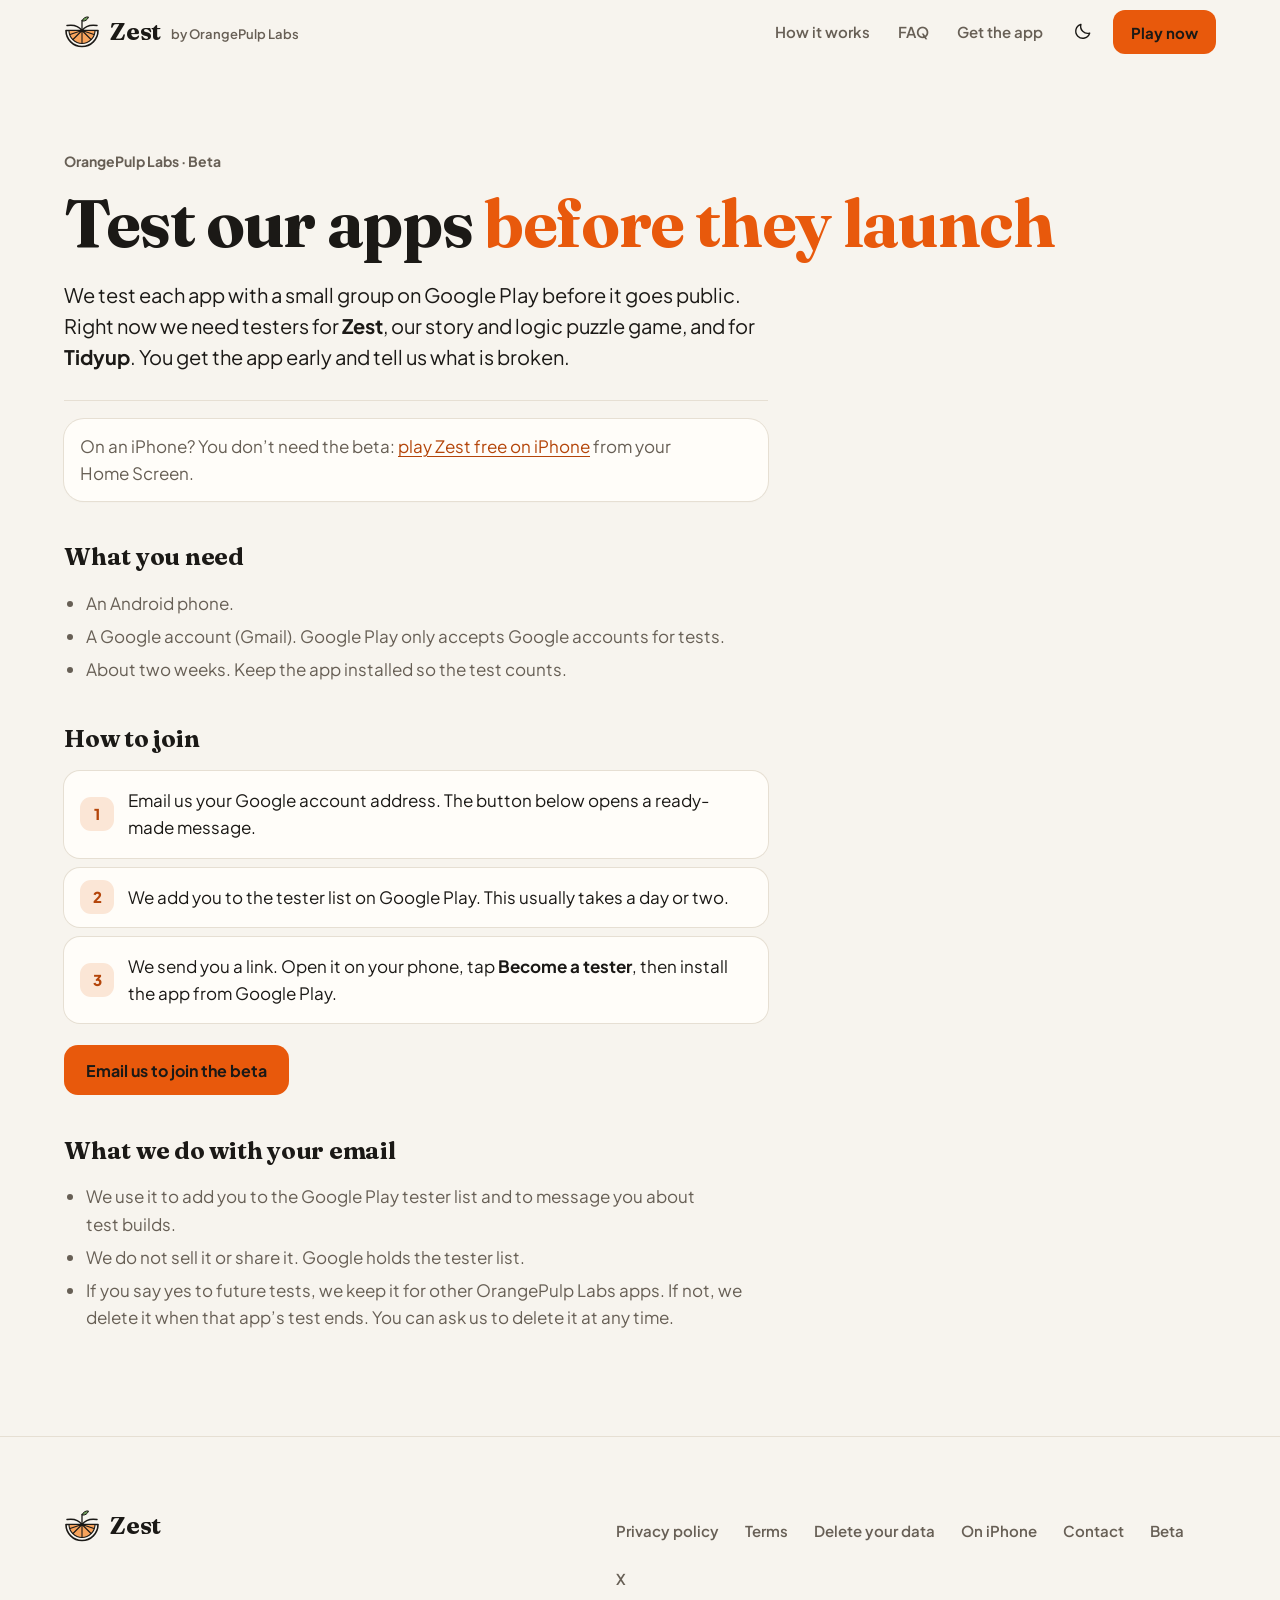
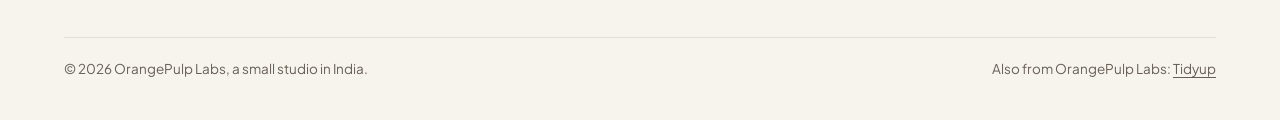
==== commit 6f270244: "Header: 'Get the app' link back (#get); install card: Play now first, then the app badges Co-Authore" ====
--- a/beta/index.html
+++ b/beta/index.html
@@ -5,14 +5,14 @@
 <meta property="og:image" content="https://orangepulplabs.com/og-zest.jpg"><meta property="og:image:alt" content="Zest. Every puzzle has a true story."><meta property="og:image:width" content="1200"><meta property="og:image:height" content="630"><meta name="twitter:card" content="summary_large_image">
 <link rel="canonical" href="https://orangepulplabs.com/beta/"><link rel="icon" href="../favicon.svg" type="image/svg+xml"><link rel="apple-touch-icon" href="../apple-touch-icon.png">
 <link rel="preload" href="../fonts/plus-jakarta.woff2" as="font" type="font/woff2" crossorigin><link rel="preload" href="../fonts/fraunces-latin.woff2" as="font" type="font/woff2" crossorigin>
-<script>try{var t=localStorage.getItem('theme');if(t)document.documentElement.setAttribute('data-theme',t)}catch(e){}</script><script>(function(){var u=navigator.userAgent||'',q=location.search,c=/[?&]as=ios\b/.test(q)||/iPhone|iPad|iPod/.test(u)||(navigator.platform==='MacIntel'&&navigator.maxTouchPoints>1)?'ios':/[?&]as=android\b/.test(q)||/Android/.test(u)?'android':'desk';document.documentElement.classList.add('zos-'+c)})()</script><link rel="stylesheet" href="../style.css?v=5ed0c880"></head><body>
+<script>try{var t=localStorage.getItem('theme');if(t)document.documentElement.setAttribute('data-theme',t)}catch(e){}</script><script>(function(){var u=navigator.userAgent||'',q=location.search,c=/[?&]as=ios\b/.test(q)||/iPhone|iPad|iPod/.test(u)||(navigator.platform==='MacIntel'&&navigator.maxTouchPoints>1)?'ios':/[?&]as=android\b/.test(q)||/Android/.test(u)?'android':'desk';document.documentElement.classList.add('zos-'+c)})()</script><link rel="stylesheet" href="../style.css?v=7b9936ae"></head><body>
 <a class="skip" href="#main">Skip to content</a>
 <header class="site-head"><div class="zw hbar"><a class="brand" href="../" aria-label="Zest, home"><svg class="zm" xmlns="http://www.w3.org/2000/svg" viewBox="18 20 72 66" aria-hidden="true"><path d="M22 50h64a32 32 0 0 1-64 0z" fill="#F7F4EE" stroke="#1B1916" stroke-width="3.2" stroke-linejoin="round"/>
   <path d="M28 50h52a26 26 0 0 1-52 0z" fill="#F7A35C" stroke="#1B1916" stroke-width="2.2" stroke-linejoin="round"/>
   <g stroke="#1B1916" stroke-width="2.2" stroke-linecap="round"><path d="M54 50v26M54 50L36 68M54 50l18 18M54 50L30 58M54 50l24 8"/></g>
   <path d="M54 50c-6-8-18-12-30-10M54 50c6-8 18-12 30-10" fill="none" stroke="#1B1916" stroke-width="3" stroke-linecap="round"/>
   <path d="M54 50V30" stroke="#1B1916" stroke-width="2.6" stroke-linecap="round"/>
-  <path d="M54 31c2-6 8-9 13-8-2 6-7 9-13 8z" fill="#6E9B5A" stroke="#1B1916" stroke-width="2" stroke-linejoin="round"/></svg><span>Zest</span><small>by OrangePulp Labs</small></a><nav aria-label="Main"><a class="hl" href="../#how">How it works</a><a class="hl" href="../#faq">FAQ</a><button class="theme" id="theme" type="button" aria-label="Switch between light and dark"><span class="l"><svg viewBox="0 0 24 24" width="20" height="20" fill="none" stroke="currentColor" stroke-width="1.7" stroke-linecap="round" stroke-linejoin="round" aria-hidden="true"><path d="M20 14.5A8.5 8.5 0 019.5 4a8.5 8.5 0 1010.5 10.5z"/></svg></span><span class="d"><svg viewBox="0 0 24 24" width="20" height="20" fill="none" stroke="currentColor" stroke-width="1.7" stroke-linecap="round" stroke-linejoin="round" aria-hidden="true"><circle cx="12" cy="12" r="4"/><path d="M12 2v2M12 20v2M2 12h2M20 12h2M4.9 4.9l1.4 1.4M17.7 17.7l1.4 1.4M4.9 19.1l1.4-1.4M17.7 6.3l1.4-1.4"/></svg></span></button><a class="btn primary hget" href="../zest/app/?play">Play now</a></nav></div></header>
+  <path d="M54 31c2-6 8-9 13-8-2 6-7 9-13 8z" fill="#6E9B5A" stroke="#1B1916" stroke-width="2" stroke-linejoin="round"/></svg><span>Zest</span><small>by OrangePulp Labs</small></a><nav aria-label="Main"><a class="hl" href="../#how">How it works</a><a class="hl" href="../#faq">FAQ</a><a class="hl" href="../install/">Get the app</a><button class="theme" id="theme" type="button" aria-label="Switch between light and dark"><span class="l"><svg viewBox="0 0 24 24" width="20" height="20" fill="none" stroke="currentColor" stroke-width="1.7" stroke-linecap="round" stroke-linejoin="round" aria-hidden="true"><path d="M20 14.5A8.5 8.5 0 019.5 4a8.5 8.5 0 1010.5 10.5z"/></svg></span><span class="d"><svg viewBox="0 0 24 24" width="20" height="20" fill="none" stroke="currentColor" stroke-width="1.7" stroke-linecap="round" stroke-linejoin="round" aria-hidden="true"><circle cx="12" cy="12" r="4"/><path d="M12 2v2M12 20v2M2 12h2M20 12h2M4.9 4.9l1.4 1.4M17.7 17.7l1.4 1.4M4.9 19.1l1.4-1.4M17.7 6.3l1.4-1.4"/></svg></span></button><a class="btn primary hget" href="../zest/app/?play">Play now</a></nav></div></header>
 
 <main id="main" class="doc">
 <p class="label">OrangePulp Labs &middot; Beta</p>
--- a/style.css
+++ b/style.css
@@ -177,6 +177,7 @@
 .playnow svg{width:20px;height:20px}.ctanote{font:500 14px var(--font);color:var(--muted)}
 .also{margin:26px 0 0;font:600 12px var(--font);letter-spacing:.08em;text-transform:uppercase;color:var(--muted)}
 .dl.dl2{margin-top:10px}
+.icard .side .playnow{order:-2;box-sizing:border-box;width:188px;min-height:56px;padding:0 18px;font-size:17px}.icard .side small.or{order:-1;margin:4px 0 -2px;text-align:center;color:var(--muted)}
 .ios-hero{padding:56px 0 24px}.ios-hero h1{font:700 clamp(34px,6vw,56px)/1.08 var(--display);margin:10px 0 14px;letter-spacing:-.01em}
 .ios-hero .zlede{max-width:34em}
 .isteps{list-style:none;padding:0;margin:28px 0 0;display:grid;gap:16px;grid-template-columns:repeat(auto-fit,minmax(220px,1fr));counter-reset:s}
@@ -207,7 +208,7 @@
 .zos-ios .icard .side .ibadge{order:-1}
 .ifoot{position:fixed;left:0;right:0;bottom:14px;z-index:2;display:flex;justify-content:center;gap:8px}
 .ifoot a{font:600 13px var(--font);color:var(--ink);text-decoration:none;background:var(--surface);border:1px solid var(--line);min-height:44px;display:inline-flex;align-items:center;padding:0 16px;border-radius:999px}
-@media (max-width:640px){.icard{grid-template-columns:1fr;padding:24px 20px}.icard .side{padding:18px 0 0;border-left:0;border-top:1px solid var(--line)}.icard .side .badge,.icard .side .ibadge{width:100%}.ibg{grid-template-columns:repeat(6,1fr);gap:16px}}
+@media (max-width:640px){.icard{grid-template-columns:1fr;padding:24px 20px}.icard .side{padding:18px 0 0;border-left:0;border-top:1px solid var(--line)}.icard .side .badge,.icard .side .ibadge,.icard .side .playnow{width:100%}.ibg{grid-template-columns:repeat(6,1fr);gap:16px}}
 .zphones{position:relative;height:min(80svh,800px);min-height:420px;display:flex;justify-content:center;align-items:center;isolation:isolate}
 .zsun{position:absolute;z-index:-1;width:min(100%,760px);aspect-ratio:1;border-radius:50%;background:var(--tint)}
 .zsun::after{content:"";position:absolute;inset:-5%;border-radius:50%;border:1.5px solid var(--chip);transform:translate(3%,2%)}
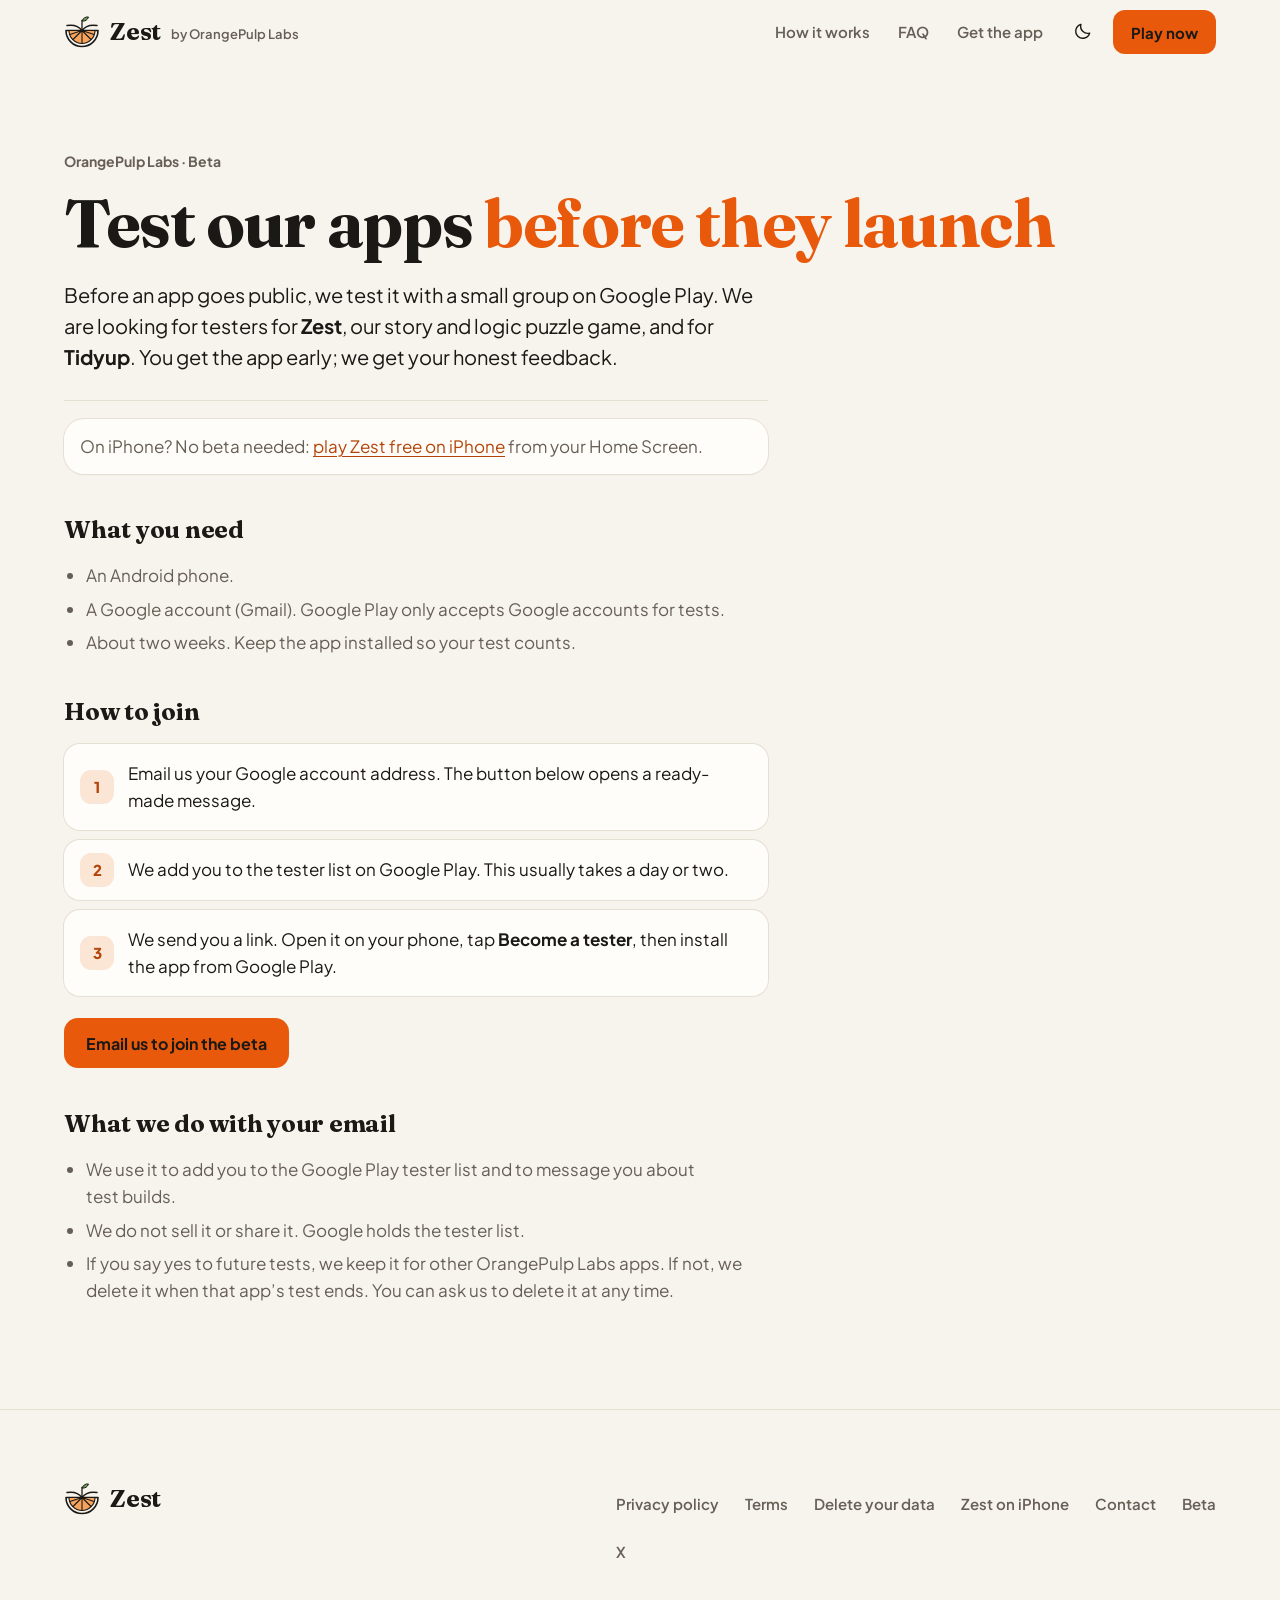
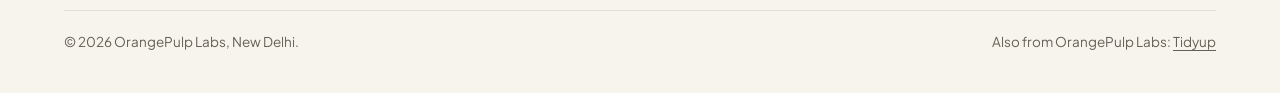
==== commit 664135d2: "Release: story welcome with Agree and play (no intro), all ages, web app without age question, count" ====
--- a/beta/index.html
+++ b/beta/index.html
@@ -5,7 +5,7 @@
 <meta property="og:image" content="https://orangepulplabs.com/og-zest.jpg"><meta property="og:image:alt" content="Zest. Every puzzle has a true story."><meta property="og:image:width" content="1200"><meta property="og:image:height" content="630"><meta name="twitter:card" content="summary_large_image">
 <link rel="canonical" href="https://orangepulplabs.com/beta/"><link rel="icon" href="../favicon.svg" type="image/svg+xml"><link rel="apple-touch-icon" href="../apple-touch-icon.png">
 <link rel="preload" href="../fonts/plus-jakarta.woff2" as="font" type="font/woff2" crossorigin><link rel="preload" href="../fonts/fraunces-latin.woff2" as="font" type="font/woff2" crossorigin>
-<script>try{var t=localStorage.getItem('theme');if(t)document.documentElement.setAttribute('data-theme',t)}catch(e){}</script><script>(function(){var u=navigator.userAgent||'',q=location.search,c=/[?&]as=ios\b/.test(q)||/iPhone|iPad|iPod/.test(u)||(navigator.platform==='MacIntel'&&navigator.maxTouchPoints>1)?'ios':/[?&]as=android\b/.test(q)||/Android/.test(u)?'android':'desk';document.documentElement.classList.add('zos-'+c)})()</script><link rel="stylesheet" href="../style.css?v=7b9936ae"></head><body>
+<script>try{var t=localStorage.getItem('theme');if(t)document.documentElement.setAttribute('data-theme',t)}catch(e){}</script><script>(function(){var u=navigator.userAgent||'',q=location.search,c=/[?&]as=ios\b/.test(q)||/iPhone|iPad|iPod/.test(u)||(navigator.platform==='MacIntel'&&navigator.maxTouchPoints>1)?'ios':/[?&]as=android\b/.test(q)||/Android/.test(u)?'android':'desk';document.documentElement.classList.add('zos-'+c)})()</script><link rel="stylesheet" href="../style.css?v=b7b6ccda"></head><body>
 <a class="skip" href="#main">Skip to content</a>
 <header class="site-head"><div class="zw hbar"><a class="brand" href="../" aria-label="Zest, home"><svg class="zm" xmlns="http://www.w3.org/2000/svg" viewBox="18 20 72 66" aria-hidden="true"><path d="M22 50h64a32 32 0 0 1-64 0z" fill="#F7F4EE" stroke="#1B1916" stroke-width="3.2" stroke-linejoin="round"/>
   <path d="M28 50h52a26 26 0 0 1-52 0z" fill="#F7A35C" stroke="#1B1916" stroke-width="2.2" stroke-linejoin="round"/>
@@ -17,10 +17,10 @@
 <main id="main" class="doc">
 <p class="label">OrangePulp Labs &middot; Beta</p>
 <h1>Test our apps <em>before they launch</em></h1>
-<p class="lead">We test each app with a small group on Google Play before it goes public. Right now we need testers for <strong>Zest</strong>, our story and logic puzzle game, and for <strong>Tidyup</strong>. You get the app early and tell us what is broken.</p>
-<p class="card" style="padding:14px 16px;margin:18px 0 0">On an iPhone? You don&rsquo;t need the beta: <a href="../zest/iphone/">play Zest free on iPhone</a> from your Home Screen.</p>
+<p class="lead">Before an app goes public, we test it with a small group on Google Play. We are looking for testers for <strong>Zest</strong>, our story and logic puzzle game, and for <strong>Tidyup</strong>. You get the app early; we get your honest feedback.</p>
+<p class="card" style="padding:14px 16px;margin:18px 0 0">On iPhone? No beta needed: <a href="../zest/iphone/">play Zest free on iPhone</a> from your Home Screen.</p>
 <h2>What you need</h2>
-<ul><li>An Android phone.</li><li>A Google account (Gmail). Google Play only accepts Google accounts for tests.</li><li>About two weeks. Keep the app installed so the test counts.</li></ul>
+<ul><li>An Android phone.</li><li>A Google account (Gmail). Google Play only accepts Google accounts for tests.</li><li>About two weeks. Keep the app installed so your test counts.</li></ul>
 <h2>How to join</h2>
 <ol class="steps">
 <li>Email us your Google account address. The button below opens a ready-made message.</li>
@@ -38,8 +38,8 @@
   <path d="M54 50c-6-8-18-12-30-10M54 50c6-8 18-12 30-10" fill="none" stroke="#1B1916" stroke-width="3" stroke-linecap="round"/>
   <path d="M54 50V30" stroke="#1B1916" stroke-width="2.6" stroke-linecap="round"/>
   <path d="M54 31c2-6 8-9 13-8-2 6-7 9-13 8z" fill="#6E9B5A" stroke="#1B1916" stroke-width="2" stroke-linejoin="round"/></svg><span>Zest</span></a></div>
-<nav class="flinks" aria-label="Footer"><a href="../zest/privacy/">Privacy policy</a><a href="../zest/terms/">Terms</a><a href="../zest/delete/">Delete your data</a><a href="../zest/iphone/">On iPhone</a><a href="../contact/">Contact</a><a href="../beta/">Beta</a><a href="https://x.com/orangepulplabs" rel="me noopener">X</a></nav></div>
-<p class="fsmall"><span>&copy; 2026 OrangePulp Labs, a small studio in India.</span><span>Also from OrangePulp Labs: <a href="../tidyup/">Tidyup</a></span></p>
+<nav class="flinks" aria-label="Footer"><a href="../zest/privacy/">Privacy policy</a><a href="../zest/terms/">Terms</a><a href="../zest/delete/">Delete your data</a><a href="../zest/iphone/">Zest on iPhone</a><a href="../contact/">Contact</a><a href="../beta/">Beta</a><a href="https://x.com/orangepulplabs" rel="me noopener">X</a></nav></div>
+<p class="fsmall"><span>&copy; 2026 OrangePulp Labs, New Delhi.</span><span>Also from OrangePulp Labs: <a href="../tidyup/">Tidyup</a></span></p>
 </div></footer>
 <script>(function(){var b=document.getElementById('theme');if(!b)return;function dark(){var t=document.documentElement.getAttribute('data-theme');return t?t==='dark':matchMedia('(prefers-color-scheme: dark)').matches}b.addEventListener('click',function(){var n=dark()?'light':'dark';document.documentElement.setAttribute('data-theme',n);try{localStorage.setItem('theme',n)}catch(e){}})})()</script>
 </body></html>
--- a/style.css
+++ b/style.css
@@ -204,11 +204,11 @@
 .icard .ih svg{width:52px;height:auto}
 .iget{position:relative;overflow:hidden;isolation:isolate}.ibg.sec,.ishade.sec{position:absolute}.ibg.sec{inset:-40% -30%}.iwrap.sec{min-height:640px;padding:80px 16px}.icard .tag{font:600 21px/1.3 var(--display);margin:0 0 8px}.icard .sub{color:var(--muted);font-size:16px;margin:0}
 .icard .side{display:flex;flex-direction:column;gap:10px;padding-left:28px;border-left:1px solid var(--line)}
-.icard .side .badge,.icard .side .ibadge{width:188px;justify-content:flex-start;color:#fff;text-decoration:none}.icard .side small.fine{color:var(--muted);font-size:12.5px;text-align:center}
+.icard .side .badge,.icard .side .ibadge{width:188px;flex:none;justify-content:flex-start;color:#fff;text-decoration:none}.icard .side small.fine{color:var(--muted);font-size:12.5px;text-align:center}
 .zos-ios .icard .side .ibadge{order:-1}
 .ifoot{position:fixed;left:0;right:0;bottom:14px;z-index:2;display:flex;justify-content:center;gap:8px}
 .ifoot a{font:600 13px var(--font);color:var(--ink);text-decoration:none;background:var(--surface);border:1px solid var(--line);min-height:44px;display:inline-flex;align-items:center;padding:0 16px;border-radius:999px}
-@media (max-width:640px){.icard{grid-template-columns:1fr;padding:24px 20px}.icard .side{padding:18px 0 0;border-left:0;border-top:1px solid var(--line)}.icard .side .badge,.icard .side .ibadge,.icard .side .playnow{width:100%}.ibg{grid-template-columns:repeat(6,1fr);gap:16px}}
+@media (max-width:640px){.icard{grid-template-columns:1fr;padding:24px 20px}.icard .side{padding:18px 0 0;border-left:0;border-top:1px solid var(--line)}.icard .side .playnow{width:100%}.ibg{grid-template-columns:repeat(6,1fr);gap:16px}}
 .zphones{position:relative;height:min(80svh,800px);min-height:420px;display:flex;justify-content:center;align-items:center;isolation:isolate}
 .zsun{position:absolute;z-index:-1;width:min(100%,760px);aspect-ratio:1;border-radius:50%;background:var(--tint)}
 .zsun::after{content:"";position:absolute;inset:-5%;border-radius:50%;border:1.5px solid var(--chip);transform:translate(3%,2%)}
@@ -314,3 +314,32 @@
   .phones .shot:nth-child(2){margin-top:30px}
 }
 @media print{.site-head nav,.skip,.theme{display:none}}
+
+/* ---- phone-first home page (MOBILE2 prototype, Docs/website-mobile/landing.md + first-play.md) ---- */
+.mline,.zstory,.mbar,.msteps{display:none}
+@media (max-width:640px){
+  .hget{display:none!important}
+  .zhero .also,.zhero .dl2{display:none!important}
+  .zhero .cta{flex-direction:column;align-items:stretch;gap:8px}.zhero .playnow{width:100%;justify-content:center}.zhero .ctanote{text-align:center}
+  .mline{display:block;margin:14px 0 0;text-align:center;font:600 15px var(--font)}.mline a{color:var(--link);text-decoration:underline;text-underline-offset:3px;display:inline-flex;min-height:44px;align-items:center}
+  .zos-ios .mline.os-a,.zos-android .mline.os-i,.zos-desk .mline.os-i{display:none}
+  .zphones{display:none!important}
+  .zstory{display:block;margin:30px 0 0;border-radius:22px;background:var(--surface);box-shadow:0 0 0 1px var(--line),0 18px 40px -24px #0005;overflow:hidden;text-decoration:none;color:inherit}
+  .zstory .art{background:var(--tint);padding:18px 0 6px}.zstory .art svg{display:block;width:62%;margin:0 auto;height:auto}
+  .zstory .body{padding:16px 18px 18px}.zstory .meta{font:700 11.5px var(--font);letter-spacing:.08em;text-transform:uppercase;color:var(--accent)}
+  .zstory h3{font:700 24px var(--serif,Georgia);margin:6px 0 6px}.zstory p{margin:0;color:var(--muted);font-size:15px;line-height:1.45}
+  .zstory .go{margin-top:14px;display:flex;align-items:center;justify-content:center;gap:8px;min-height:48px;border-radius:14px;background:var(--accent);color:var(--on-accent);font:700 16px var(--font)}.zstory .go svg{width:16px;height:16px}
+  #how .zsteps{display:none}.msteps{display:block;list-style:none;margin:18px 0 0;padding:0;counter-reset:s}
+  .msteps li{display:flex;gap:14px;align-items:flex-start;padding:14px 0;border-top:1px solid var(--line)}.msteps li:first-child{border-top:0}
+  .msteps .n{flex:none;width:30px;height:30px;border-radius:50%;background:var(--accent);color:var(--on-accent);display:grid;place-items:center;font:700 14px var(--font)}
+  .msteps b{display:block;font:700 17px var(--font)}.msteps small{display:block;color:var(--muted);font-size:14.5px;margin-top:2px}
+  .zart{display:flex!important;overflow-x:auto;scroll-snap-type:x mandatory;gap:12px;margin:0 -16px;padding:4px 16px 10px;scrollbar-width:none}.zart::-webkit-scrollbar{display:none}
+  .zart .ztile{flex:0 0 74%;scroll-snap-align:start}
+  #friends{display:none}
+  #calm .week{display:none}#calm .calm small{display:none}#calm .calm li{padding:8px 0}
+  .zfaq details:nth-of-type(n+5){display:none}
+  .zsec{padding-top:44px;padding-bottom:44px}
+  .mbar{display:flex;position:fixed;left:12px;right:12px;bottom:calc(12px + env(safe-area-inset-bottom));z-index:50;transform:translateY(140%);transition:transform .25s}
+  .mbar.on{transform:none}.mbar a{flex:1;box-shadow:0 10px 30px -10px #000a}
+}
+@media (max-width:640px) and (prefers-reduced-motion:reduce){.mbar{transition:none}}
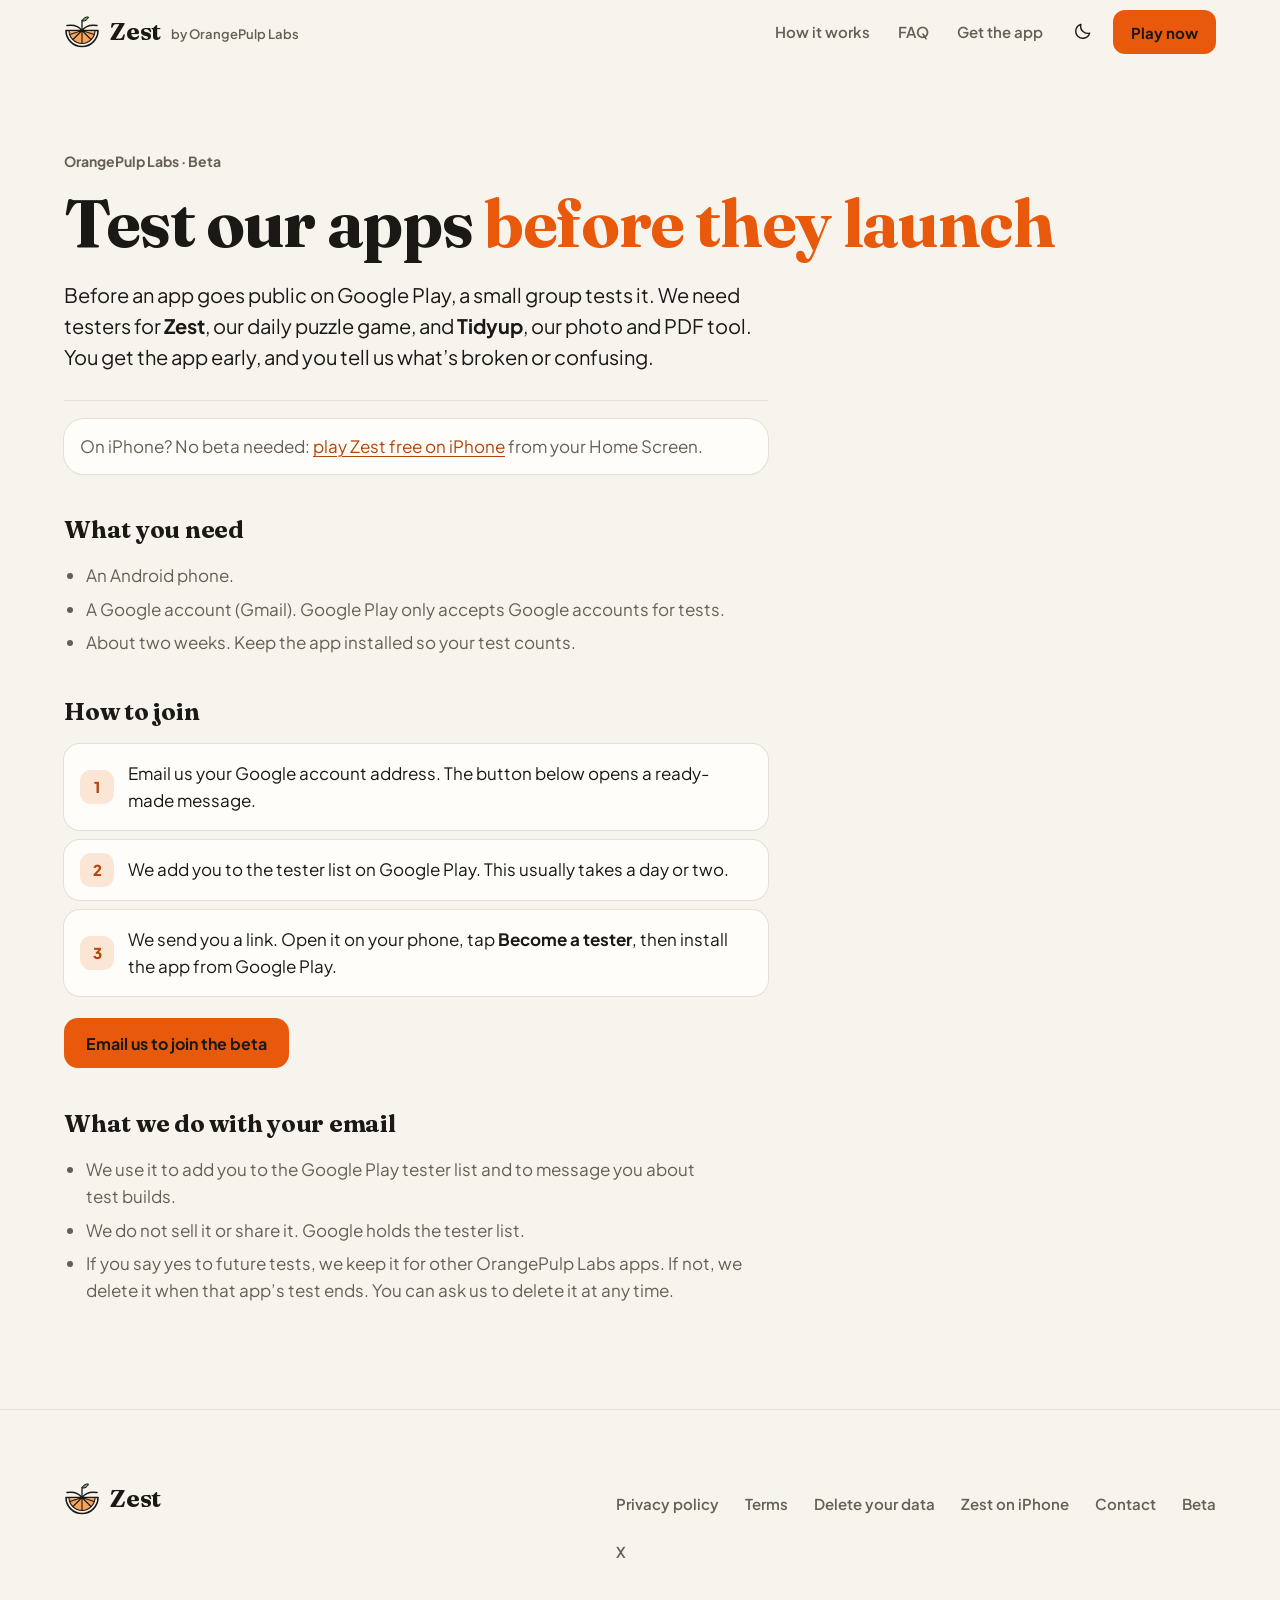
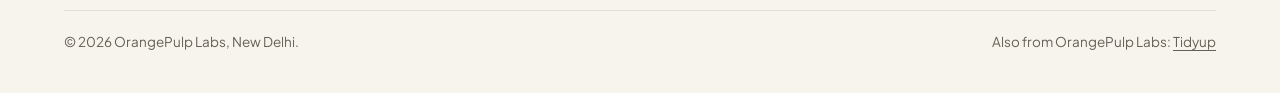
==== commit 7221ad52: "Website copy v3 and web app 1.2.9 (home page, solved screen, longer stories) Co-Authored-By: Claude " ====
--- a/beta/index.html
+++ b/beta/index.html
@@ -2,7 +2,7 @@
 <html lang="en"><head><meta charset="utf-8"><meta name="viewport" content="width=device-width, initial-scale=1">
 <meta http-equiv="Content-Security-Policy" content="default-src 'self'; script-src 'self' 'sha256-QTKUewccu4vymS6kCMDNSDtay0EPB0g5P4r34XDZfdQ=' 'sha256-Vh+UP30lNJvGBYWdzZxAUK+y81493YvVL1dWbyquZeo=' 'sha256-pTbb8JbGk4zLvIL3lybxG49K9FkMTjkUg5TY1fs7nts='; style-src 'self' 'unsafe-inline'; img-src 'self' data:; font-src 'self'; connect-src 'self'; object-src 'none'; base-uri 'none'; form-action 'none'"><title>Join the beta | OrangePulp Labs</title><meta name="description" content="Test OrangePulp Labs apps before they launch on Google Play."><meta name="color-scheme" content="light dark">
 <meta property="og:title" content="Join the beta | OrangePulp Labs"><meta property="og:description" content="Test OrangePulp Labs apps before they launch on Google Play."><meta property="og:type" content="website"><meta property="og:site_name" content="Zest by OrangePulp Labs"><meta property="og:url" content="https://orangepulplabs.com/beta/">
-<meta property="og:image" content="https://orangepulplabs.com/og-zest.jpg"><meta property="og:image:alt" content="Zest. Every puzzle has a true story."><meta property="og:image:width" content="1200"><meta property="og:image:height" content="630"><meta name="twitter:card" content="summary_large_image">
+<meta property="og:image" content="https://orangepulplabs.com/og-zest.jpg"><meta property="og:image:alt" content="Zest. A puzzle from history, every day."><meta property="og:image:width" content="1200"><meta property="og:image:height" content="630"><meta name="twitter:card" content="summary_large_image">
 <link rel="canonical" href="https://orangepulplabs.com/beta/"><link rel="icon" href="../favicon.svg" type="image/svg+xml"><link rel="apple-touch-icon" href="../apple-touch-icon.png">
 <link rel="preload" href="../fonts/plus-jakarta.woff2" as="font" type="font/woff2" crossorigin><link rel="preload" href="../fonts/fraunces-latin.woff2" as="font" type="font/woff2" crossorigin>
 <script>try{var t=localStorage.getItem('theme');if(t)document.documentElement.setAttribute('data-theme',t)}catch(e){}</script><script>(function(){var u=navigator.userAgent||'',q=location.search,c=/[?&]as=ios\b/.test(q)||/iPhone|iPad|iPod/.test(u)||(navigator.platform==='MacIntel'&&navigator.maxTouchPoints>1)?'ios':/[?&]as=android\b/.test(q)||/Android/.test(u)?'android':'desk';document.documentElement.classList.add('zos-'+c)})()</script><link rel="stylesheet" href="../style.css?v=b7b6ccda"></head><body>
@@ -17,7 +17,7 @@
 <main id="main" class="doc">
 <p class="label">OrangePulp Labs &middot; Beta</p>
 <h1>Test our apps <em>before they launch</em></h1>
-<p class="lead">Before an app goes public, we test it with a small group on Google Play. We are looking for testers for <strong>Zest</strong>, our story and logic puzzle game, and for <strong>Tidyup</strong>. You get the app early; we get your honest feedback.</p>
+<p class="lead">Before an app goes public on Google Play, a small group tests it. We need testers for <strong>Zest</strong>, our daily puzzle game, and <strong>Tidyup</strong>, our photo and PDF tool. You get the app early, and you tell us what&rsquo;s broken or confusing.</p>
 <p class="card" style="padding:14px 16px;margin:18px 0 0">On iPhone? No beta needed: <a href="../zest/iphone/">play Zest free on iPhone</a> from your Home Screen.</p>
 <h2>What you need</h2>
 <ul><li>An Android phone.</li><li>A Google account (Gmail). Google Play only accepts Google accounts for tests.</li><li>About two weeks. Keep the app installed so your test counts.</li></ul>
